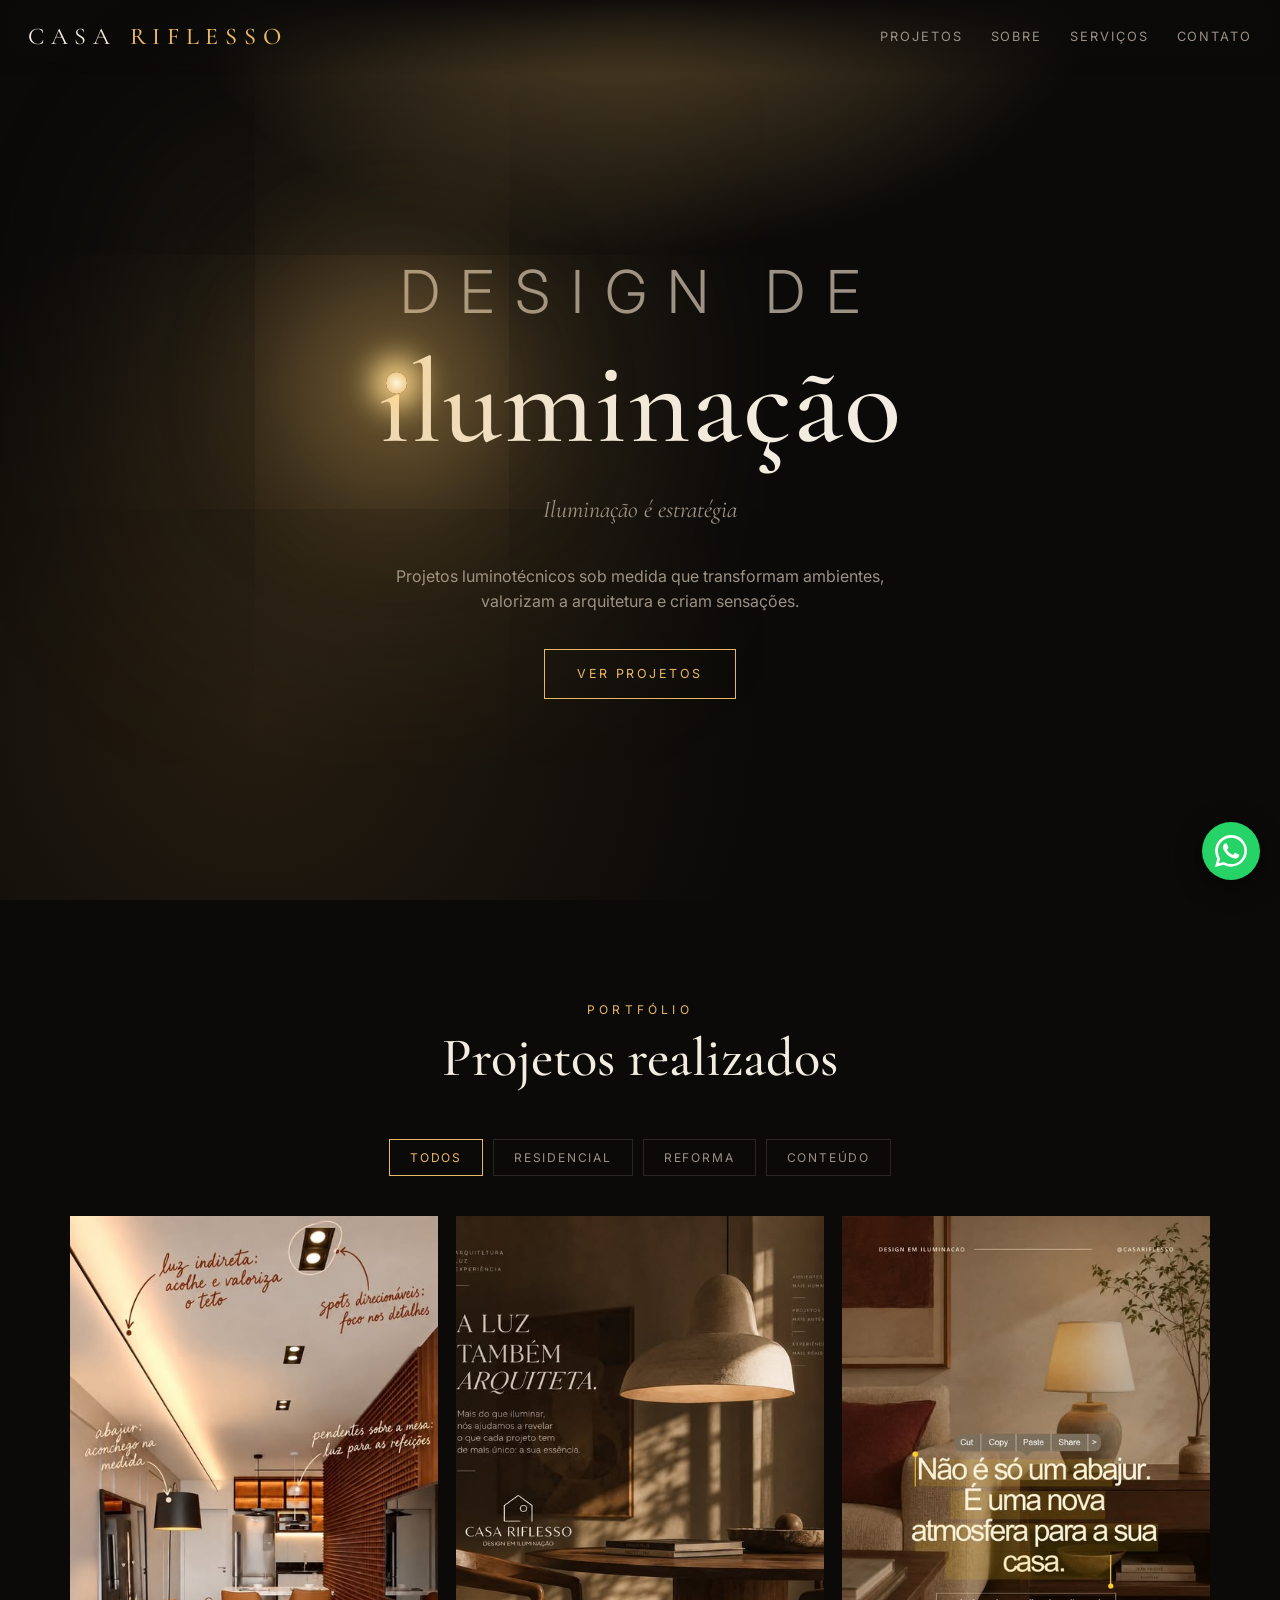
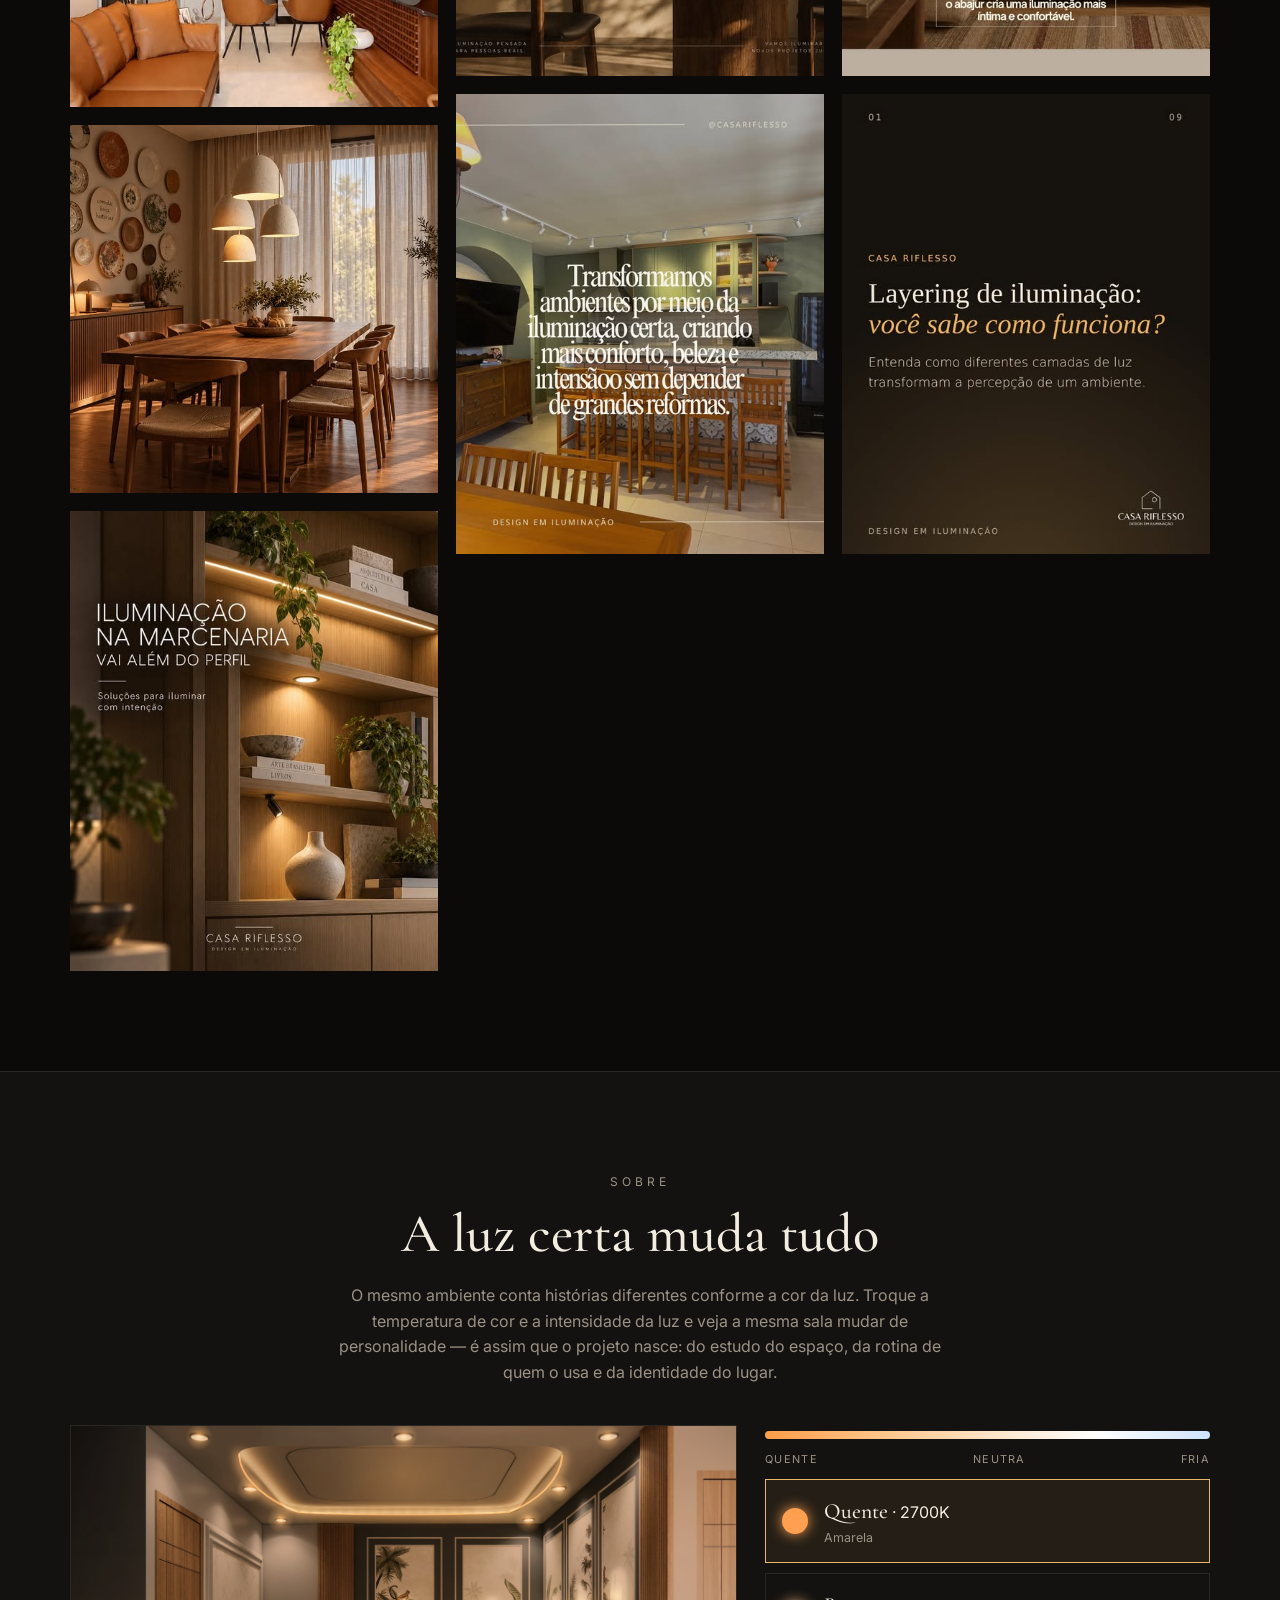
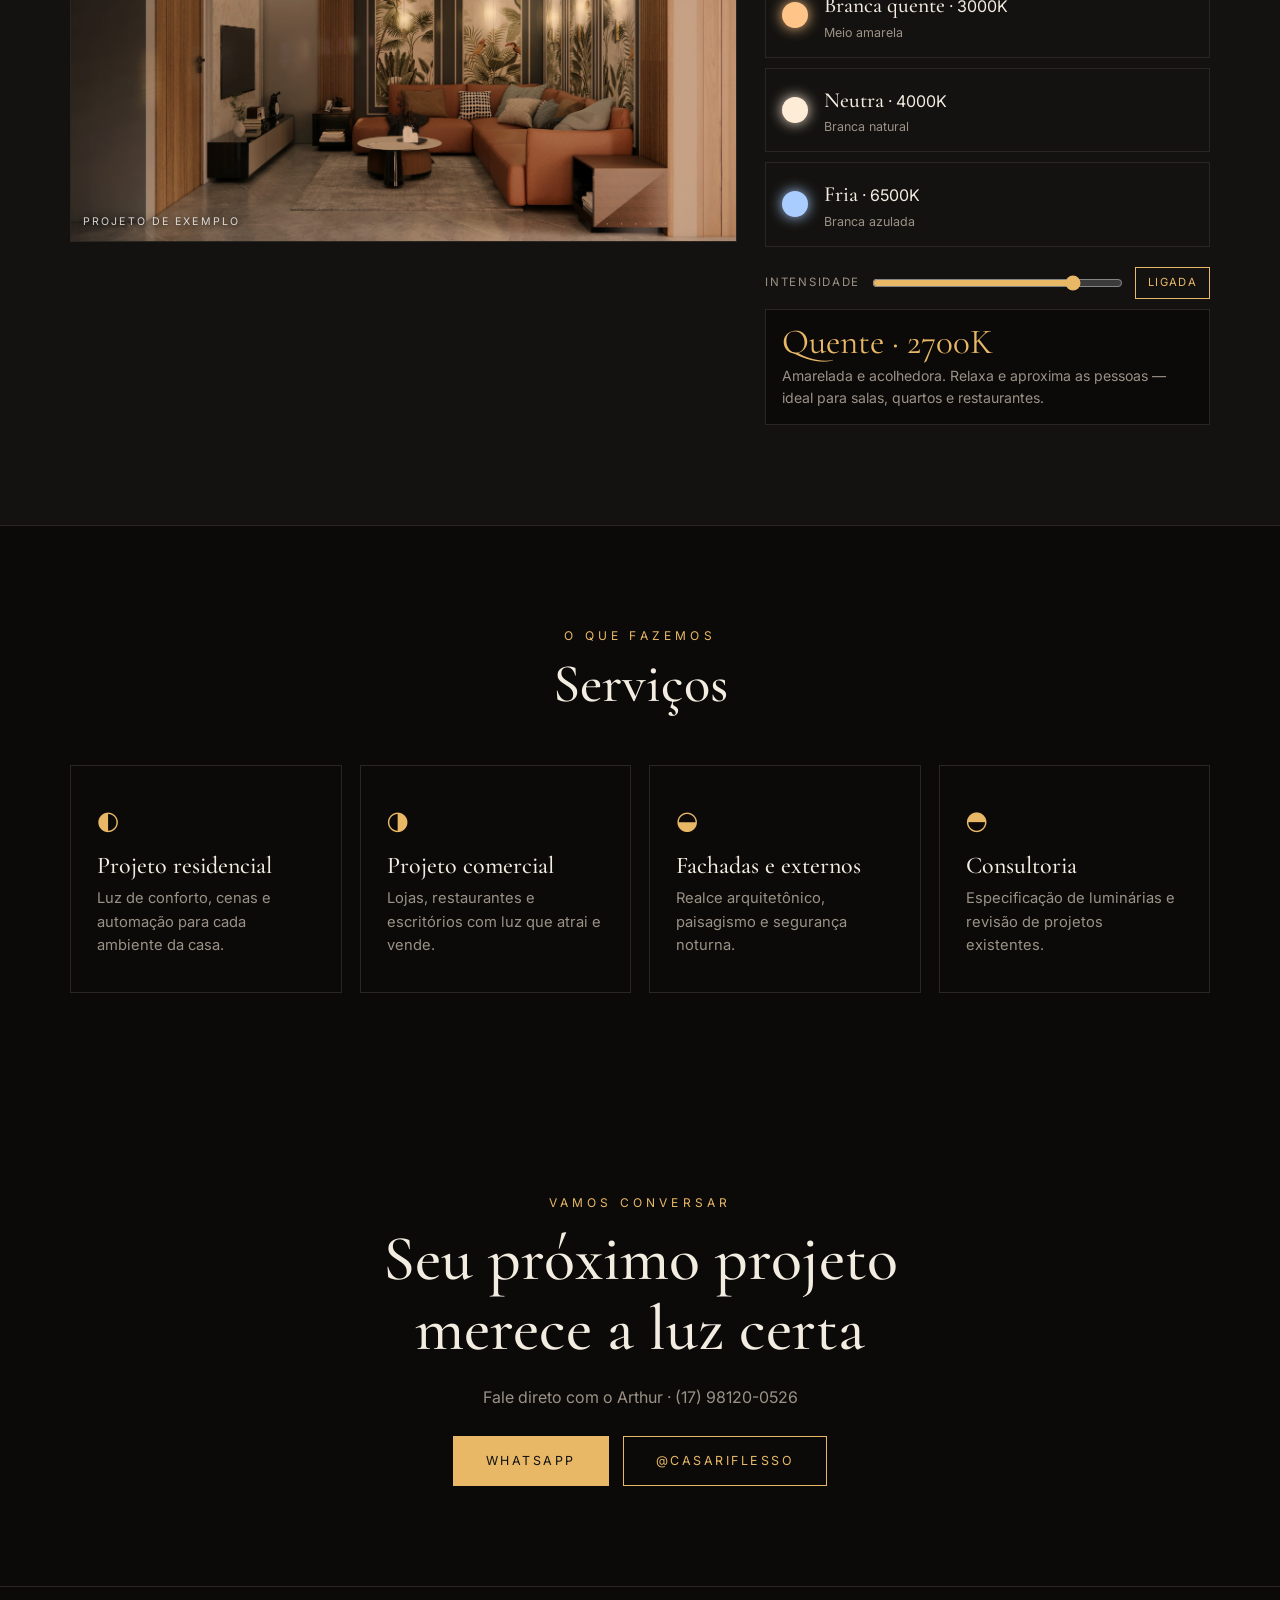
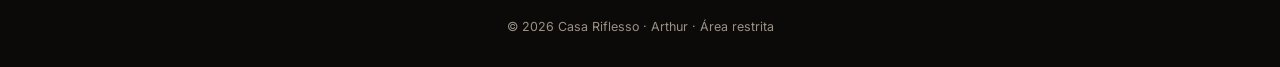
==== index.html @ c75edda1 "Site modelo Casa Riflesso: portfólio, simulador de luz e painel admin Co-Authored-By: Claude Sonnet " ====
<!doctype html>
<html lang="pt-BR">
<head>
<meta charset="utf-8">
<meta name="viewport" content="width=device-width,initial-scale=1">
<title>Casa Riflesso | Design de Iluminação</title>
<meta name="description" content="Iluminação é estratégia. Projetos luminotécnicos para casa e comércio.">
<link rel="preconnect" href="https://fonts.googleapis.com">
<link href="https://fonts.googleapis.com/css2?family=Cormorant+Garamond:ital,wght@0,400;0,500;1,400&family=Inter:wght@300;400&display=swap" rel="stylesheet">
<link rel="stylesheet" href="style.css">
</head>
<body>
<nav>
  <a href="#" class="logo">Casa <b>Riflesso</b></a>
  <ul><li><a href="#projetos">Projetos</a></li><li><a href="#sobre">Sobre</a></li><li><a href="#servicos">Serviços</a></li><li><a href="#contato">Contato</a></li></ul>
</nav>

<header class="hero">
  <div>
    <h1 aria-label="Design de iluminação"><span class="l1" aria-hidden="true">Design de</span><span aria-hidden="true"><span class="dot-i">ı</span>luminação</span></h1>
    <p class="hero-tag">Iluminação é estratégia</p>
    <p>Projetos luminotécnicos sob medida que transformam ambientes, valorizam a arquitetura e criam sensações.</p>
    <a href="#projetos" class="btn">Ver projetos</a>
  </div>
</header>

<section id="projetos">
  <div class="wrap">
    <div class="sec-title reveal"><p class="eyebrow">Portfólio</p><h2>Projetos realizados</h2></div>
    <div class="filters" id="filters"></div>
    <div class="grid" id="grid"></div>
  </div>
</section>

<section class="about" id="sobre">
  <div class="wrap">
    <div class="intro reveal">
      <p class="eyebrow">Sobre</p>
      <h2>A luz certa muda tudo</h2>
      <p>O mesmo ambiente conta histórias diferentes conforme a cor da luz. Troque a temperatura de cor e a intensidade da luz e veja a mesma sala mudar de personalidade — é assim que o projeto nasce: do estudo do espaço, da rotina de quem o usa e da identidade do lugar.</p>
    </div>
    <div class="lab reveal">
      <div class="stage" id="stage"><img src="assets/sala.jpg" alt="Sala de estar com iluminação ajustável"><div class="tint"></div><div class="lights" id="lights"></div><span class="tag">Projeto de exemplo</span></div>
      <div class="ctrl" id="ctrl">
        <div class="kbar"></div><div class="kscale"><span>Quente</span><span>Neutra</span><span>Fria</span></div>
        <div id="temps"></div>
        <div class="dim"><span>Intensidade</span><input type="range" id="dim" min="15" max="100" value="85" aria-label="Intensidade da luz"><button class="pw on" id="pw">Ligada</button></div>
        <div class="info"><div class="k" id="ik"></div><p id="id"></p></div>
      </div>
    </div>
  </div>
</section>
<section id="servicos">
  <div class="wrap">
    <div class="sec-title reveal"><p class="eyebrow">O que fazemos</p><h2>Serviços</h2></div>
    <div class="services">
      <div class="svc reveal"><i>◐</i><h3>Projeto residencial</h3><p>Luz de conforto, cenas e automação para cada ambiente da casa.</p></div>
      <div class="svc reveal"><i>◑</i><h3>Projeto comercial</h3><p>Lojas, restaurantes e escritórios com luz que atrai e vende.</p></div>
      <div class="svc reveal"><i>◒</i><h3>Fachadas e externos</h3><p>Realce arquitetônico, paisagismo e segurança noturna.</p></div>
      <div class="svc reveal"><i>◓</i><h3>Consultoria</h3><p>Especificação de luminárias e revisão de projetos existentes.</p></div>
    </div>
  </div>
</section>

<section class="contact" id="contato">
  <div class="wrap reveal">
    <p class="eyebrow">Vamos conversar</p>
    <h2>Seu próximo projeto<br>merece a luz certa</h2>
    <p style="color:var(--mute);margin:-8px 0 26px">Fale direto com o Arthur · (17) 98120-0526</p><div class="btns">
      <a class="btn solid" href="https://wa.me/5517981200526?text=Ol%C3%A1%20Arthur%2C%20vi%20seu%20site%20e%20gostaria%20de%20um%20or%C3%A7amento%20de%20ilumina%C3%A7%C3%A3o." target="_blank" rel="noopener">WhatsApp</a>
      <a class="btn" href="https://www.instagram.com/casariflesso/" target="_blank" rel="noopener">@casariflesso</a>
    </div>
  </div>
</section>

<footer>© <span id="y"></span> Casa Riflesso · Arthur · <a href="admin.html">Área restrita</a></footer>
<a class="wpp" href="https://wa.me/5517981200526?text=Ol%C3%A1%20Arthur%2C%20vim%20pelo%20site%20e%20gostaria%20de%20conversar%20sobre%20um%20projeto." target="_blank" rel="noopener" aria-label="Chamar no WhatsApp"><svg viewBox="0 0 24 24" width="32" height="32" fill="#fff" aria-hidden="true"><path d="M17.47 14.38c-.3-.15-1.76-.87-2.03-.97-.27-.1-.47-.15-.67.15-.2.3-.77.97-.94 1.16-.17.2-.35.22-.64.08-.3-.15-1.26-.47-2.4-1.49-.9-.8-1.5-1.77-1.66-2.07-.17-.3-.02-.46.13-.6.14-.14.3-.35.45-.52.15-.18.2-.3.3-.5.1-.2.05-.38-.02-.53-.08-.15-.67-1.62-.92-2.2-.24-.58-.49-.5-.67-.51h-.57c-.2 0-.52.08-.8.38-.27.3-1.04 1.02-1.04 2.48s1.07 2.87 1.22 3.07c.15.2 2.1 3.2 5.1 4.48.71.31 1.27.5 1.7.63.72.23 1.37.2 1.88.12.57-.09 1.77-.72 2.02-1.42.25-.7.25-1.3.17-1.42-.07-.13-.27-.2-.57-.35M12.05 21.8h-.01a9.9 9.9 0 0 1-5.03-1.38l-.36-.21-3.75.98 1-3.65-.24-.37a9.86 9.86 0 0 1-1.5-5.26c0-5.45 4.45-9.88 9.94-9.88 2.65 0 5.14 1.03 7.02 2.9a9.82 9.82 0 0 1 2.9 6.99c0 5.44-4.46 9.88-9.97 9.88M20.5 3.45A11.8 11.8 0 0 0 12.05 0C5.46 0 .1 5.33.1 11.9c0 2.1.55 4.14 1.6 5.94L0 24l6.34-1.65a11.9 11.9 0 0 0 5.7 1.45h.01c6.58 0 11.94-5.34 11.95-11.9 0-3.18-1.24-6.17-3.5-8.41"/></svg></a>

<div class="lb" id="lb"><button class="x" onclick="closeLb()" aria-label="Fechar">×</button>
  <div class="box"><div class="main" id="lbMain"></div><div class="thumbs" id="lbThumbs"></div><h3 id="lbT"></h3><p id="lbD"></p></div></div>

<script src="data.js"></script>
<script src="luz.js"></script>
<script>
const projects = loadProjects();
const grid = document.getElementById('grid'), filters = document.getElementById('filters');
document.getElementById('y').textContent = new Date().getFullYear();
let cur = 'Todos';
function render() {
  const cats = ['Todos', ...new Set(projects.map(p => p.cat))];
  filters.innerHTML = cats.map(c => `<button class="${c===cur?'on':''}" data-c="${esc(c)}">${esc(c)}</button>`).join('');
  grid.innerHTML = projects.map((p,i) => ({p,i})).filter(({p}) => cur==='Todos'||p.cat===cur).map(({p,i}) =>
    `<div class="card" data-i="${i}"><div class="img" style="--r:${esc(p.r||'4/5')};background-image:url('${esc(p.imgs[0])}')"></div><div class="cap"><small>${esc(p.cat)}</small><h3>${esc(p.title)}</h3></div></div>`).join('')
    || '<p style="text-align:center;color:var(--mute)">Nenhum projeto ainda.</p>';
}
filters.onclick = e => { if (e.target.dataset.c) { cur = e.target.dataset.c; render(); } };
grid.onclick = e => { const c = e.target.closest('.card'); if (c) openLb(+c.dataset.i); };
function openLb(i) {
  const p = projects[i];
  const show = k => { lbMain.style.backgroundImage = `url('${p.imgs[k]}')`; [...lbThumbs.children].forEach((t,j)=>t.classList.toggle('on',j===k)); };
  lbThumbs.innerHTML = p.imgs.map((u,k)=>`<div style="background-image:url('${esc(u)}')"></div>`).join('');
  [...lbThumbs.children].forEach((t,k)=>t.onclick=()=>show(k));
  lbT.textContent = p.title; lbD.textContent = p.desc; show(0); lb.classList.add('open');
}
function closeLb(){ lb.classList.remove('open'); }
lb.onclick = e => { if (e.target===lb) closeLb(); };
addEventListener('keydown', e => e.key==='Escape' && closeLb());
render();
const io = new IntersectionObserver(es => es.forEach(e => e.isIntersecting && e.target.classList.add('in')), {threshold:.15});
document.querySelectorAll('.reveal').forEach(el => io.observe(el));
</script>
</body>
</html>
---- style.css ----
:root{--bg:#0b0a09;--bg2:#141210;--ink:#f3ece0;--mute:#9b9185;--gold:#e9b866;--gold2:#c98f3a;--line:#2a2621}
*{box-sizing:border-box;margin:0;padding:0}
html{scroll-behavior:smooth}
body{background:var(--bg);color:var(--ink);font-family:'Inter',system-ui,sans-serif;line-height:1.6;overflow-x:hidden}
h1,h2,h3{font-family:'Cormorant Garamond',Georgia,serif;font-weight:500;line-height:1.1}
a{color:inherit;text-decoration:none}
.wrap{max-width:1180px;margin:0 auto;padding:0 20px}
nav{position:fixed;top:0;left:0;right:0;z-index:50;display:flex;justify-content:space-between;align-items:center;padding:18px 28px;background:linear-gradient(#0b0a09ee,#0b0a0900);backdrop-filter:blur(6px)}
.logo{font-family:'Cormorant Garamond',serif;font-size:1.5rem;letter-spacing:.28em;text-transform:uppercase}
.logo b{color:var(--gold);font-weight:500}
nav ul{display:flex;gap:28px;list-style:none;font-size:.8rem;letter-spacing:.15em;text-transform:uppercase;color:var(--mute)}
nav ul a:hover{color:var(--gold)}
@media(max-width:640px){nav ul li:not(:last-child){display:none}.logo{font-size:1.1rem}}
.hero{min-height:100vh;display:grid;place-items:center;text-align:center;position:relative;padding:120px 20px 80px;
background:radial-gradient(ellipse 50% 40% at 50% 0%,#e9b86655,transparent 70%),radial-gradient(circle at 20% 80%,#c98f3a22,transparent 40%),var(--bg)}
@keyframes pulse{50%{box-shadow:0 0 70px 30px #e9b866aa}}
.eyebrow{font-size:.75rem;letter-spacing:.35em;text-transform:uppercase;color:var(--gold)}
.hero h1{font-size:clamp(2.8rem,8vw,6.2rem);margin:18px 0 22px}
.hero h1 em{color:var(--gold);font-style:italic}
.hero p{max-width:520px;margin:0 auto 34px;color:var(--mute)}
.btn{display:inline-block;padding:14px 32px;border:1px solid var(--gold);color:var(--gold);font-size:.78rem;letter-spacing:.2em;text-transform:uppercase;transition:.3s;cursor:pointer;background:none;font-family:inherit}
.btn:hover,.btn.solid{background:var(--gold);color:#111}
.btn.solid:hover{background:var(--gold2)}
section{padding:100px 0}
.sec-title{text-align:center;margin-bottom:50px}
.sec-title h2{font-size:clamp(2rem,5vw,3.4rem);margin-top:10px}
.filters{display:flex;gap:10px;justify-content:center;flex-wrap:wrap;margin-bottom:40px}
.filters button{background:none;border:1px solid var(--line);color:var(--mute);padding:8px 20px;font:inherit;font-size:.75rem;letter-spacing:.15em;text-transform:uppercase;cursor:pointer;transition:.3s}
.filters button.on,.filters button:hover{border-color:var(--gold);color:var(--gold)}
.grid{columns:3 300px;column-gap:18px}
.card{break-inside:avoid;margin-bottom:18px;position:relative;overflow:hidden;cursor:pointer;background:var(--bg2)}
.card .img{width:100%;display:block;aspect-ratio:var(--r,4/5);background-size:cover;background-position:center;transition:transform .8s}
.card:hover .img{transform:scale(1.07)}
.card .cap{position:absolute;inset:auto 0 0 0;padding:60px 22px 20px;background:linear-gradient(transparent,#000d);transform:translateY(30%);opacity:0;transition:.4s}
.card:hover .cap{transform:none;opacity:1}
.cap small{color:var(--gold);letter-spacing:.2em;text-transform:uppercase;font-size:.68rem}
.cap h3{font-size:1.6rem}
.about{background:var(--bg2);border-block:1px solid var(--line)}
.about h2{font-size:clamp(2rem,4vw,3rem);margin:12px 0 20px}
.about p{color:var(--mute);margin-bottom:14px}
.services{display:grid;grid-template-columns:repeat(auto-fit,minmax(240px,1fr));gap:18px}
.svc{border:1px solid var(--line);padding:34px 26px;transition:.3s}
.svc:hover{border-color:var(--gold);transform:translateY(-4px)}
.svc i{font-style:normal;font-size:1.6rem;color:var(--gold)}
.svc h3{font-size:1.5rem;margin:12px 0 8px}
.svc p{color:var(--mute);font-size:.92rem}
.contact{text-align:center}
.contact h2{font-size:clamp(2.2rem,6vw,4rem);margin:12px 0 28px}
.contact .btns{display:flex;gap:14px;justify-content:center;flex-wrap:wrap}
footer{text-align:center;padding:30px;color:var(--mute);font-size:.78rem;border-top:1px solid var(--line)}
footer a:hover{color:var(--gold)}
/* lightbox */
.lb{position:fixed;inset:0;background:#000e;z-index:100;display:none;place-items:center;padding:20px;overflow:auto}
.lb.open{display:grid}
.lb .box{max-width:900px;width:100%}
.lb .main{width:100%;aspect-ratio:16/10;background-size:contain;background-repeat:no-repeat;background-position:center;background-color:#111}
.lb .thumbs{display:flex;gap:8px;margin:10px 0;overflow-x:auto}
.lb .thumbs div{width:80px;height:56px;flex:none;background-size:cover;cursor:pointer;opacity:.5;border:1px solid transparent}
.lb .thumbs div.on{opacity:1;border-color:var(--gold)}
.lb h3{font-size:2rem;margin-top:8px}.lb p{color:var(--mute)}
.lb .x{position:fixed;top:16px;right:24px;font-size:2.2rem;cursor:pointer;color:var(--ink);background:none;border:0}
.reveal{opacity:0;transform:translateY(26px);transition:1s}.reveal.in{opacity:1;transform:none}
.wpp{position:fixed;right:20px;bottom:20px;z-index:60;width:58px;height:58px;border-radius:50%;background:#25d366;display:grid;place-items:center;box-shadow:0 6px 24px #0008;animation:wp 2.5s infinite}.wpp:hover{transform:scale(1.08)}@keyframes wp{0%{box-shadow:0 0 0 0 #25d36688}70%{box-shadow:0 0 0 18px #25d36600}100%{box-shadow:0 0 0 0 #25d36600}}
/* hero: bolinha de luz = pingo do "i" */
.hero h1{font-size:clamp(3rem,10vw,7.4rem);margin:18px 0 22px;letter-spacing:.01em}
.hero h1 .l1{display:block;font-size:.5em;letter-spacing:.35em;text-transform:uppercase;color:var(--mute);font-family:'Inter',sans-serif;font-weight:300;margin-bottom:.25em}
.hero h1 .l1 + span{display:inline}
.dot-i{position:relative;display:inline-block}
.dot-i::after{content:"";position:absolute;left:58%;top:.28em;width:.18em;height:.18em;margin-left:-.09em;border-radius:50%;background:radial-gradient(circle,#fff6dc,var(--gold));box-shadow:0 0 .25em .12em #ffd98a,0 0 1.2em .5em #e9b86688,0 0 4em 1.4em #e9b86644;animation:pulse 4s ease-in-out infinite}
.dot-i::before{content:"";position:absolute;left:58%;top:.36em;width:7em;height:6em;margin-left:-3.5em;background:radial-gradient(ellipse 50% 100% at 50% 0,#e9b86633,transparent 70%);clip-path:polygon(46% 0,54% 0,100% 100%,0 100%);pointer-events:none;z-index:-1}
@keyframes pulse{50%{filter:brightness(1.35)}}
.hero-tag{font-family:'Cormorant Garamond',serif;font-style:italic;font-size:1.5rem;color:var(--gold);margin-bottom:12px}

/* sala 3D */
.about{background:var(--bg2);border-block:1px solid var(--line)}
.about .intro{max-width:620px;margin:0 auto 40px;text-align:center}
.about h2{font-size:clamp(2rem,5vw,3.4rem);margin:12px 0 18px}
.about .intro p{color:var(--mute)}
.lab{display:grid;grid-template-columns:1.5fr 1fr;gap:28px;align-items:stretch}
@media(max-width:860px){.lab{grid-template-columns:1fr}}
.stage{position:relative;overflow:hidden;border:1px solid var(--line);background:#050403;aspect-ratio:1400/875;align-self:start;--lc:255,170,95;--li:.85}
.stage img{position:absolute;inset:0;width:100%;height:100%;object-fit:cover;display:block;filter:brightness(calc(.26 + var(--li)*.8)) saturate(calc(.7 + var(--li)*.35));transition:filter .6s}
.tint{position:absolute;inset:0;background:rgb(var(--lc));mix-blend-mode:multiply;opacity:.55;transition:background .6s}
.lights{position:absolute;inset:0;mix-blend-mode:screen;pointer-events:none}
.lt{position:absolute;transform:translate(-50%,-50%);border-radius:50%;background:radial-gradient(circle,rgba(var(--lc),calc(var(--li)*.95)) 0,rgba(var(--lc),calc(var(--li)*.32)) 38%,transparent 70%);transition:background .6s}
.lights svg{position:absolute;inset:0;width:100%;height:100%}
.cv1,.cv2{fill:none;stroke-linecap:round;stroke-linejoin:round;transition:stroke .6s}
.cv1{stroke:rgba(var(--lc),calc(var(--li)*.85));stroke-width:18;filter:url(#b1)}
.cv2{stroke:rgba(var(--lc),var(--li));stroke-width:4;filter:url(#b2)}
.stage .tag{position:absolute;left:12px;bottom:10px;font-size:.66rem;letter-spacing:.2em;text-transform:uppercase;color:#fffc;text-shadow:0 1px 6px #000;pointer-events:none}.ctrl{display:flex;flex-direction:column;gap:10px}
.temp{display:block;text-align:left;width:100%;background:none;border:1px solid var(--line);color:var(--ink);padding:14px 16px;font:inherit;cursor:pointer;transition:.3s;position:relative;padding-left:58px}
.temp::before{content:"";position:absolute;left:16px;top:50%;width:26px;height:26px;margin-top:-13px;border-radius:50%;background:var(--sw);box-shadow:0 0 14px var(--sw)}
.temp b{font-family:'Cormorant Garamond',serif;font-size:1.35rem;font-weight:500}
.temp small{display:block;color:var(--mute);font-size:.78rem}
.temp.on,.temp:hover{border-color:var(--gold);background:#e9b86612}
.kbar{height:8px;border-radius:4px;background:linear-gradient(90deg,#ff9d4a,#ffc487,#ffe3c6,#fff,#cfe2ff);margin:6px 0 2px}
.kscale{display:flex;justify-content:space-between;font-size:.68rem;letter-spacing:.12em;color:var(--mute);text-transform:uppercase}
.info{border:1px solid var(--line);padding:14px 16px;background:var(--bg)}
.info .k{font-family:'Cormorant Garamond',serif;font-size:2.2rem;color:var(--gold);line-height:1}
.info p{color:var(--mute);font-size:.88rem;margin:6px 0 0}
.dim{display:flex;align-items:center;gap:12px;font-size:.72rem;letter-spacing:.15em;text-transform:uppercase;color:var(--mute)}
.dim input{flex:1;accent-color:var(--gold);padding:0;border:0}
.pw{background:none;border:1px solid var(--line);color:var(--mute);padding:6px 12px;cursor:pointer;font:inherit;font-size:.7rem;letter-spacing:.12em;text-transform:uppercase}
.pw.on{border-color:var(--gold);color:var(--gold)}
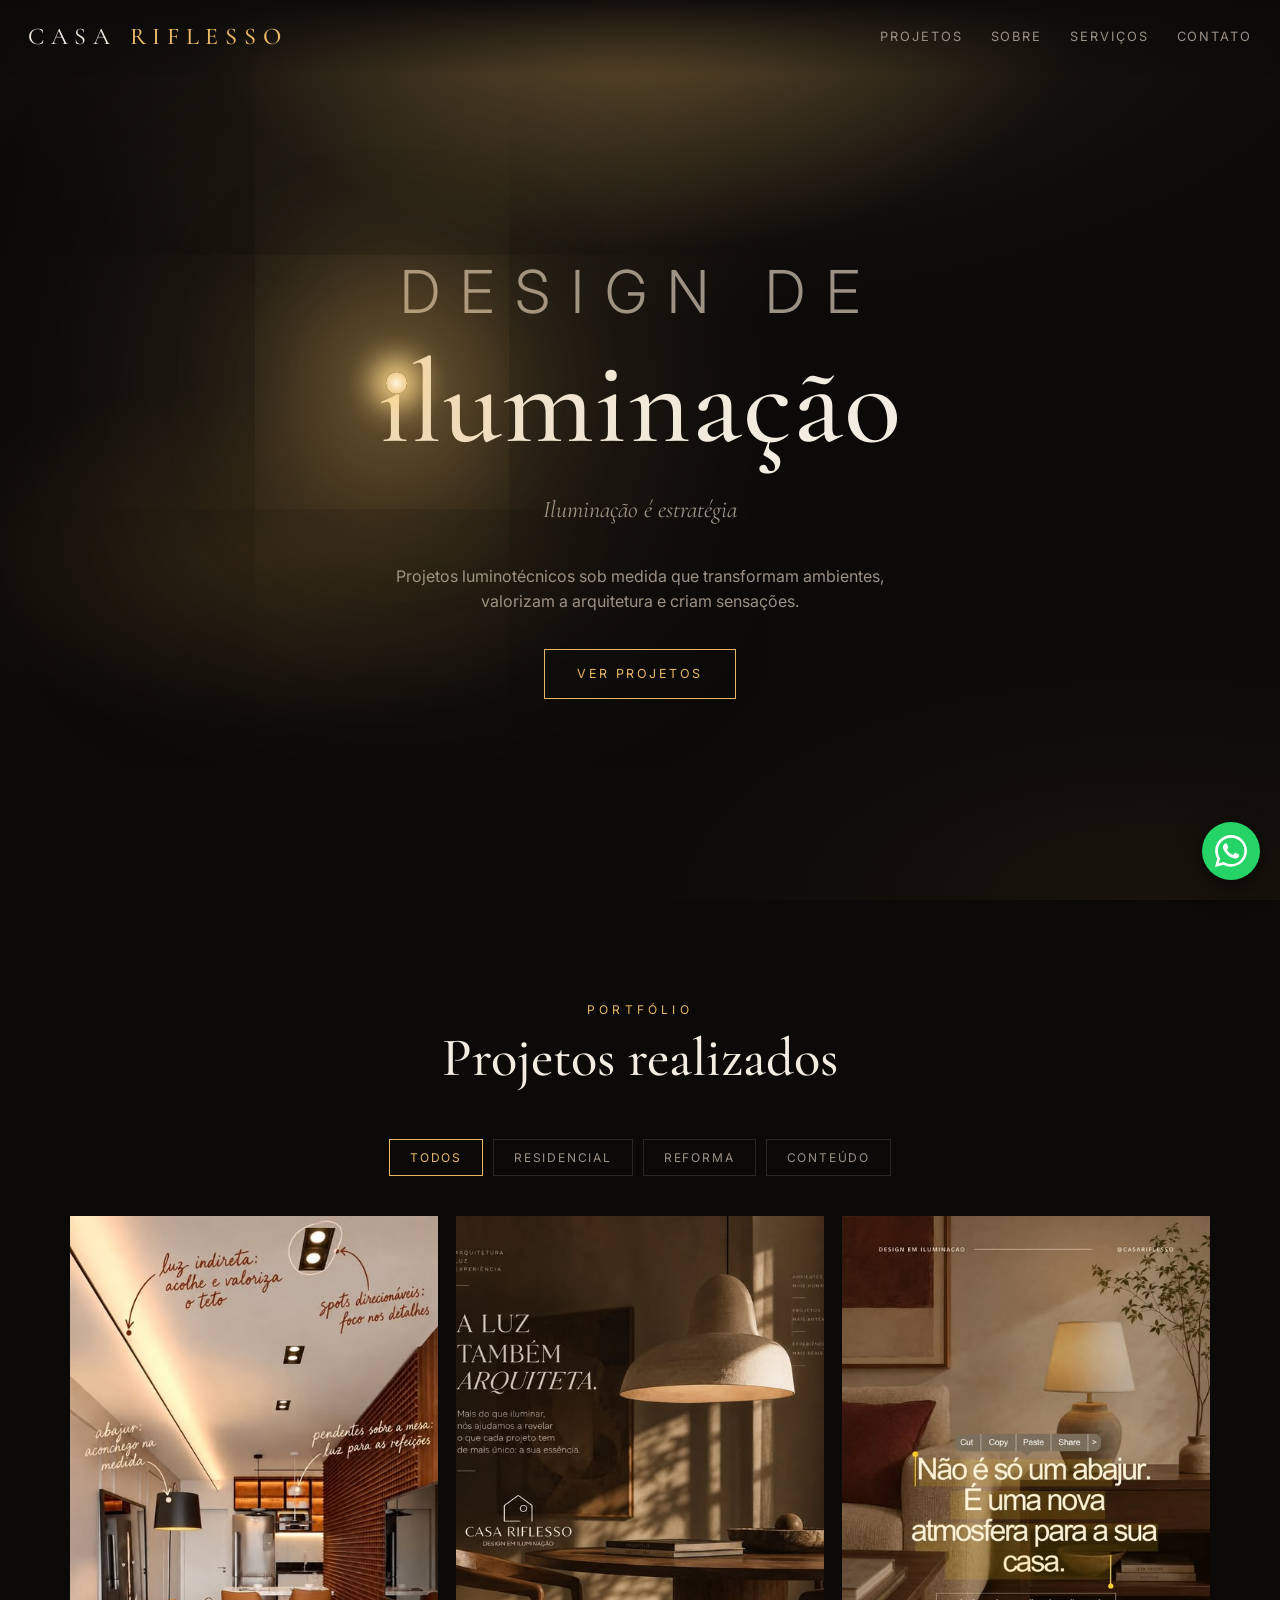
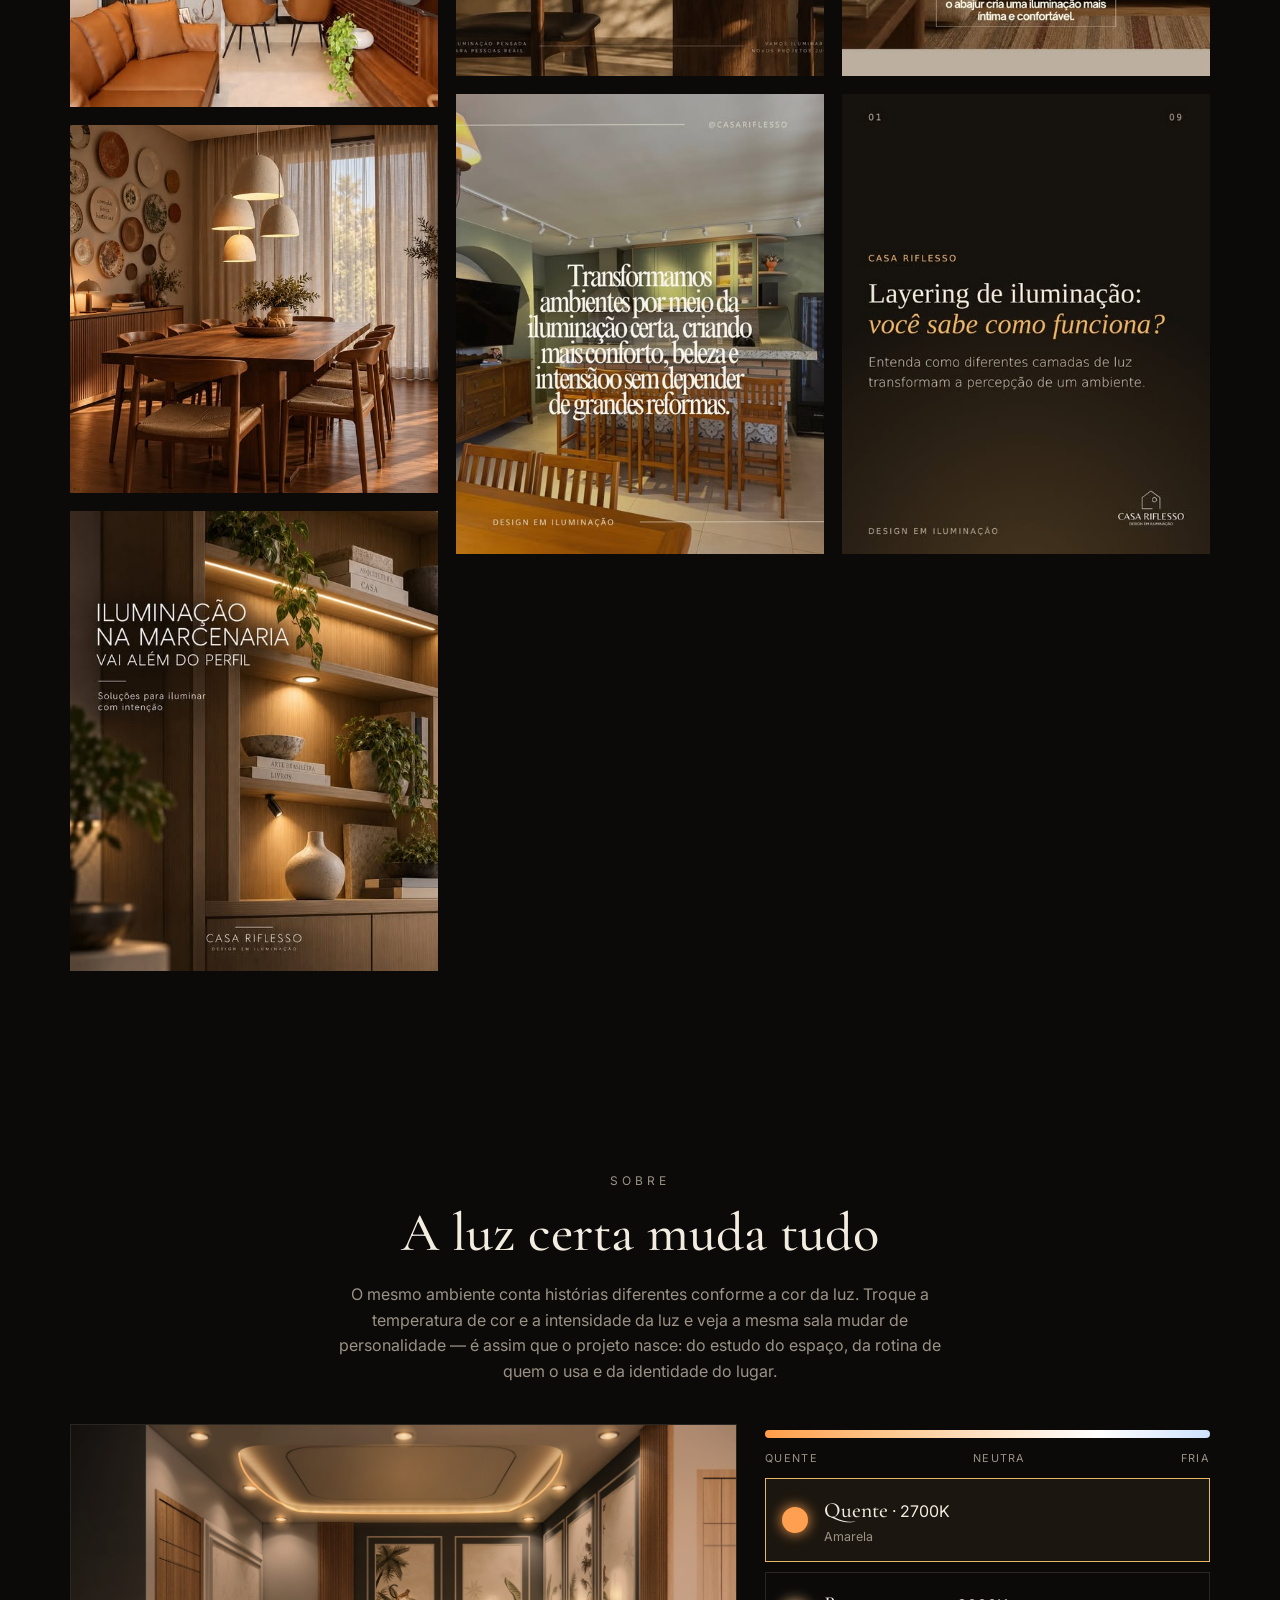
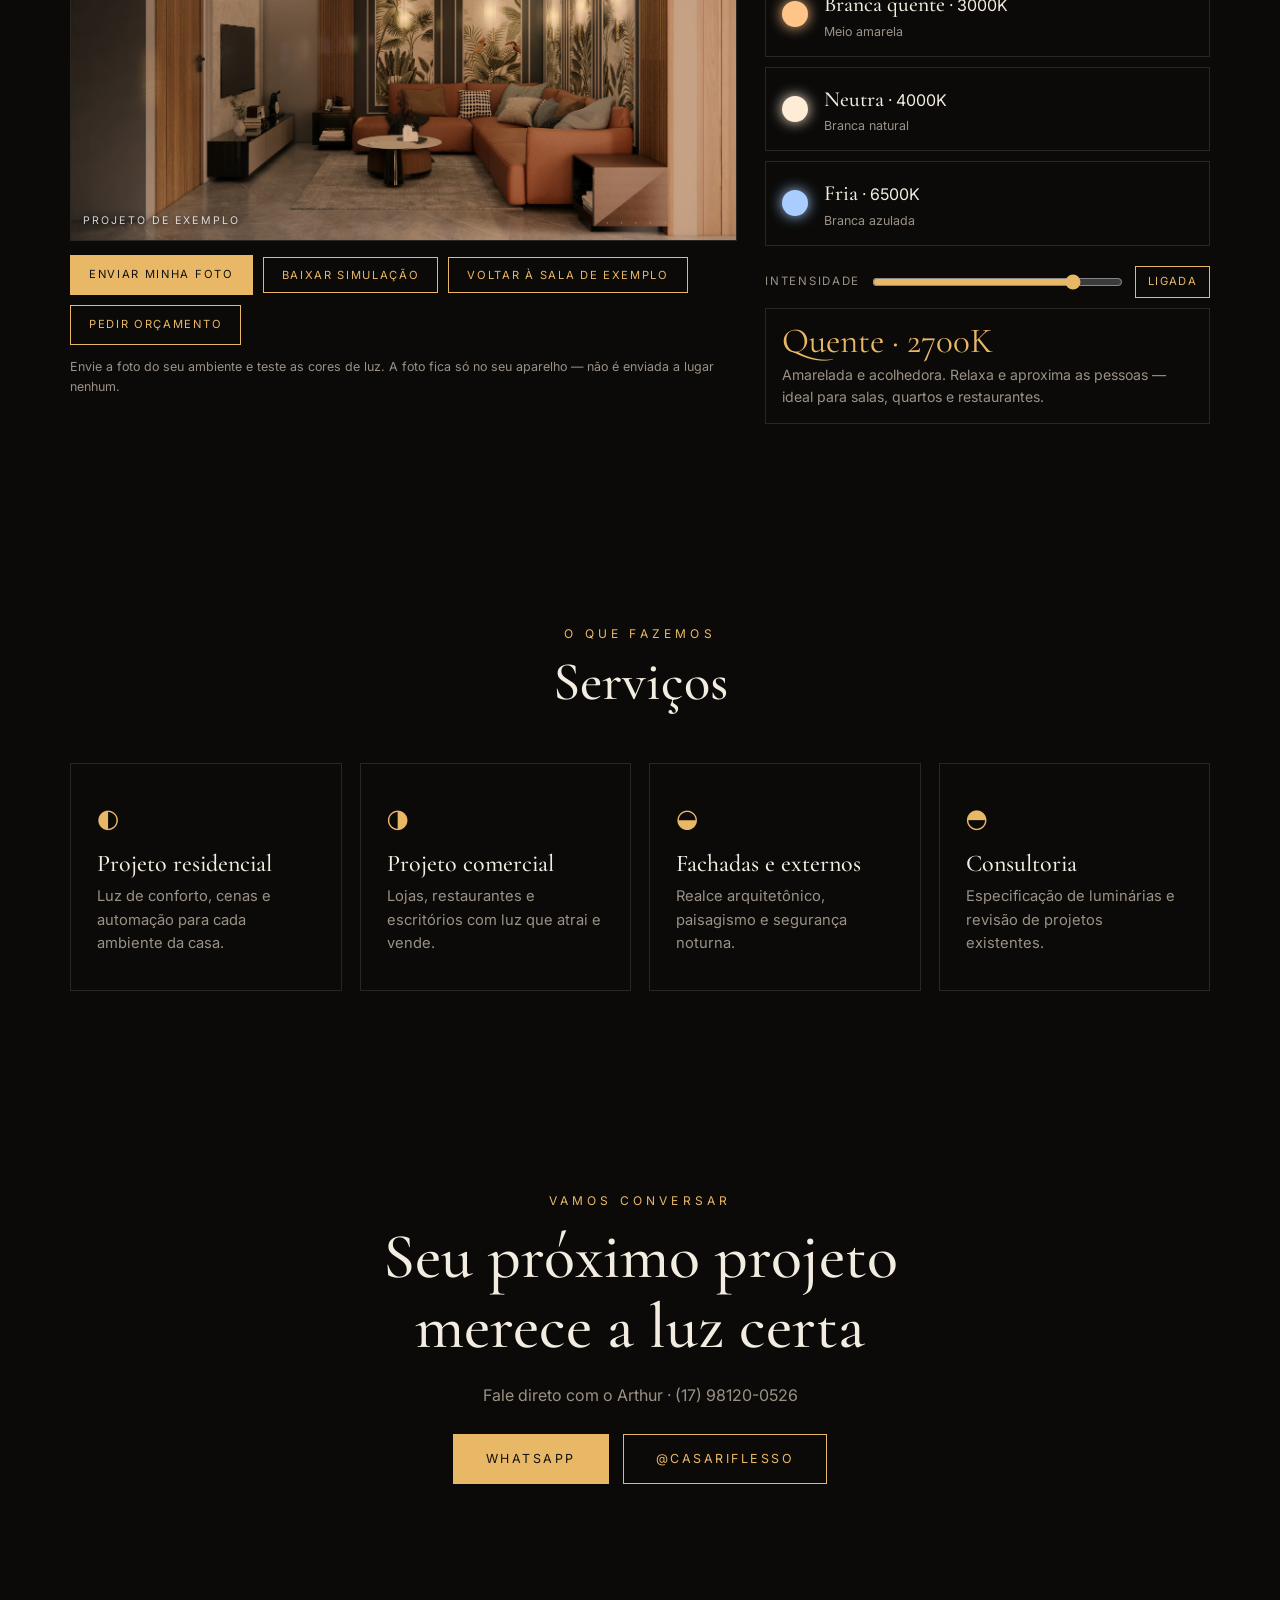
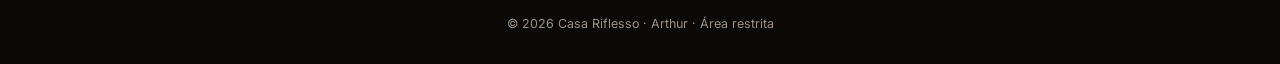
==== commit e1eb5150: "v2: visitante envia a foto do ambiente e simula as cores de luz Co-Authored-By: Claude Sonnet 5.5 <n" ====
--- a/index.html
+++ b/index.html
@@ -40,7 +40,14 @@
       <p>O mesmo ambiente conta histórias diferentes conforme a cor da luz. Troque a temperatura de cor e a intensidade da luz e veja a mesma sala mudar de personalidade — é assim que o projeto nasce: do estudo do espaço, da rotina de quem o usa e da identidade do lugar.</p>
     </div>
     <div class="lab reveal">
-      <div class="stage" id="stage"><img src="assets/sala.jpg" alt="Sala de estar com iluminação ajustável"><div class="tint"></div><div class="lights" id="lights"></div><span class="tag">Projeto de exemplo</span></div>
+      <div class="left"><div class="stage" id="stage"><img id="photo" src="assets/sala.jpg" alt="Sala de estar com iluminação ajustável"><div class="tint"></div><div class="tint2"></div><div class="lights" id="lights"></div><span class="tag" id="tag">Projeto de exemplo</span></div>
+        <div class="upl">
+          <label class="btn sm solid" for="file">Enviar minha foto</label><input type="file" id="file" accept="image/*" hidden>
+          <button class="btn sm" id="dl" hidden>Baixar simulação</button>
+          <button class="btn sm" id="reset" hidden>Voltar à sala de exemplo</button>
+          <a class="btn sm" id="wa" href="#" target="_blank" rel="noopener">Pedir orçamento</a>
+          <p class="upnote" id="upnote">Envie a foto do seu ambiente e teste as cores de luz. A foto fica só no seu aparelho — não é enviada a lugar nenhum.</p>
+        </div></div>
       <div class="ctrl" id="ctrl">
         <div class="kbar"></div><div class="kscale"><span>Quente</span><span>Neutra</span><span>Fria</span></div>
         <div id="temps"></div>
--- a/style.css
+++ b/style.css
@@ -1,7 +1,7 @@
 :root{--bg:#0b0a09;--bg2:#141210;--ink:#f3ece0;--mute:#9b9185;--gold:#e9b866;--gold2:#c98f3a;--line:#2a2621}
 *{box-sizing:border-box;margin:0;padding:0}
 html{scroll-behavior:smooth}
-body{background:var(--bg);color:var(--ink);font-family:'Inter',system-ui,sans-serif;line-height:1.6;overflow-x:hidden}
+body{background-color:var(--bg);background-image:radial-gradient(ellipse 90% 55% at 50% 0%,#e9b8661a,transparent 65%),radial-gradient(ellipse 60% 40% at 90% 100%,#c98f3a12,transparent 70%);background-attachment:fixed;color:var(--ink);font-family:'Inter',system-ui,sans-serif;line-height:1.6;overflow-x:hidden}
 h1,h2,h3{font-family:'Cormorant Garamond',Georgia,serif;font-weight:500;line-height:1.1}
 a{color:inherit;text-decoration:none}
 .wrap{max-width:1180px;margin:0 auto;padding:0 20px}
@@ -12,7 +12,7 @@
 nav ul a:hover{color:var(--gold)}
 @media(max-width:640px){nav ul li:not(:last-child){display:none}.logo{font-size:1.1rem}}
 .hero{min-height:100vh;display:grid;place-items:center;text-align:center;position:relative;padding:120px 20px 80px;
-background:radial-gradient(ellipse 50% 40% at 50% 0%,#e9b86655,transparent 70%),radial-gradient(circle at 20% 80%,#c98f3a22,transparent 40%),var(--bg)}
+background:radial-gradient(ellipse 50% 40% at 50% 0%,#e9b86655,transparent 70%),radial-gradient(ellipse 40% 28% at 20% 62%,#c98f3a22,transparent 70%)}
 @keyframes pulse{50%{box-shadow:0 0 70px 30px #e9b866aa}}
 .eyebrow{font-size:.75rem;letter-spacing:.35em;text-transform:uppercase;color:var(--gold)}
 .hero h1{font-size:clamp(2.8rem,8vw,6.2rem);margin:18px 0 22px}
@@ -35,7 +35,7 @@
 .card:hover .cap{transform:none;opacity:1}
 .cap small{color:var(--gold);letter-spacing:.2em;text-transform:uppercase;font-size:.68rem}
 .cap h3{font-size:1.6rem}
-.about{background:var(--bg2);border-block:1px solid var(--line)}
+.about{background:none}
 .about h2{font-size:clamp(2rem,4vw,3rem);margin:12px 0 20px}
 .about p{color:var(--mute);margin-bottom:14px}
 .services{display:grid;grid-template-columns:repeat(auto-fit,minmax(240px,1fr));gap:18px}
@@ -47,7 +47,7 @@
 .contact{text-align:center}
 .contact h2{font-size:clamp(2.2rem,6vw,4rem);margin:12px 0 28px}
 .contact .btns{display:flex;gap:14px;justify-content:center;flex-wrap:wrap}
-footer{text-align:center;padding:30px;color:var(--mute);font-size:.78rem;border-top:1px solid var(--line)}
+footer{text-align:center;padding:30px;color:var(--mute);font-size:.78rem}
 footer a:hover{color:var(--gold)}
 /* lightbox */
 .lb{position:fixed;inset:0;background:#000e;z-index:100;display:none;place-items:center;padding:20px;overflow:auto}
@@ -67,12 +67,11 @@
 .hero h1 .l1 + span{display:inline}
 .dot-i{position:relative;display:inline-block}
 .dot-i::after{content:"";position:absolute;left:58%;top:.28em;width:.18em;height:.18em;margin-left:-.09em;border-radius:50%;background:radial-gradient(circle,#fff6dc,var(--gold));box-shadow:0 0 .25em .12em #ffd98a,0 0 1.2em .5em #e9b86688,0 0 4em 1.4em #e9b86644;animation:pulse 4s ease-in-out infinite}
-.dot-i::before{content:"";position:absolute;left:58%;top:.36em;width:7em;height:6em;margin-left:-3.5em;background:radial-gradient(ellipse 50% 100% at 50% 0,#e9b86633,transparent 70%);clip-path:polygon(46% 0,54% 0,100% 100%,0 100%);pointer-events:none;z-index:-1}
 @keyframes pulse{50%{filter:brightness(1.35)}}
 .hero-tag{font-family:'Cormorant Garamond',serif;font-style:italic;font-size:1.5rem;color:var(--gold);margin-bottom:12px}
 
 /* sala 3D */
-.about{background:var(--bg2);border-block:1px solid var(--line)}
+.about{background:none}
 .about .intro{max-width:620px;margin:0 auto 40px;text-align:center}
 .about h2{font-size:clamp(2rem,5vw,3.4rem);margin:12px 0 18px}
 .about .intro p{color:var(--mute)}
@@ -101,4 +100,15 @@
 .dim{display:flex;align-items:center;gap:12px;font-size:.72rem;letter-spacing:.15em;text-transform:uppercase;color:var(--mute)}
 .dim input{flex:1;accent-color:var(--gold);padding:0;border:0}
 .pw{background:none;border:1px solid var(--line);color:var(--mute);padding:6px 12px;cursor:pointer;font:inherit;font-size:.7rem;letter-spacing:.12em;text-transform:uppercase}
-.pw.on{border-color:var(--gold);color:var(--gold)}+.pw.on{border-color:var(--gold);color:var(--gold)}
+/* upload da foto do visitante */
+.left{align-self:start;min-width:0}
+.btn.sm{padding:10px 18px;font-size:.7rem;letter-spacing:.15em}
+.upl{display:flex;flex-wrap:wrap;gap:10px;align-items:center;margin-top:14px}
+.upl .btn{margin:0}
+.upnote{flex-basis:100%;font-size:.78rem;color:var(--mute);margin:2px 0 0}
+.upnote.err{color:#e07a6e}
+.stage.user .lights{display:none}
+.stage.user .tint{opacity:.85}
+.tint2{position:absolute;inset:0;background:rgb(var(--lc));mix-blend-mode:color;opacity:0;transition:background .6s,opacity .6s;pointer-events:none}
+.stage.user .tint2{opacity:.4}
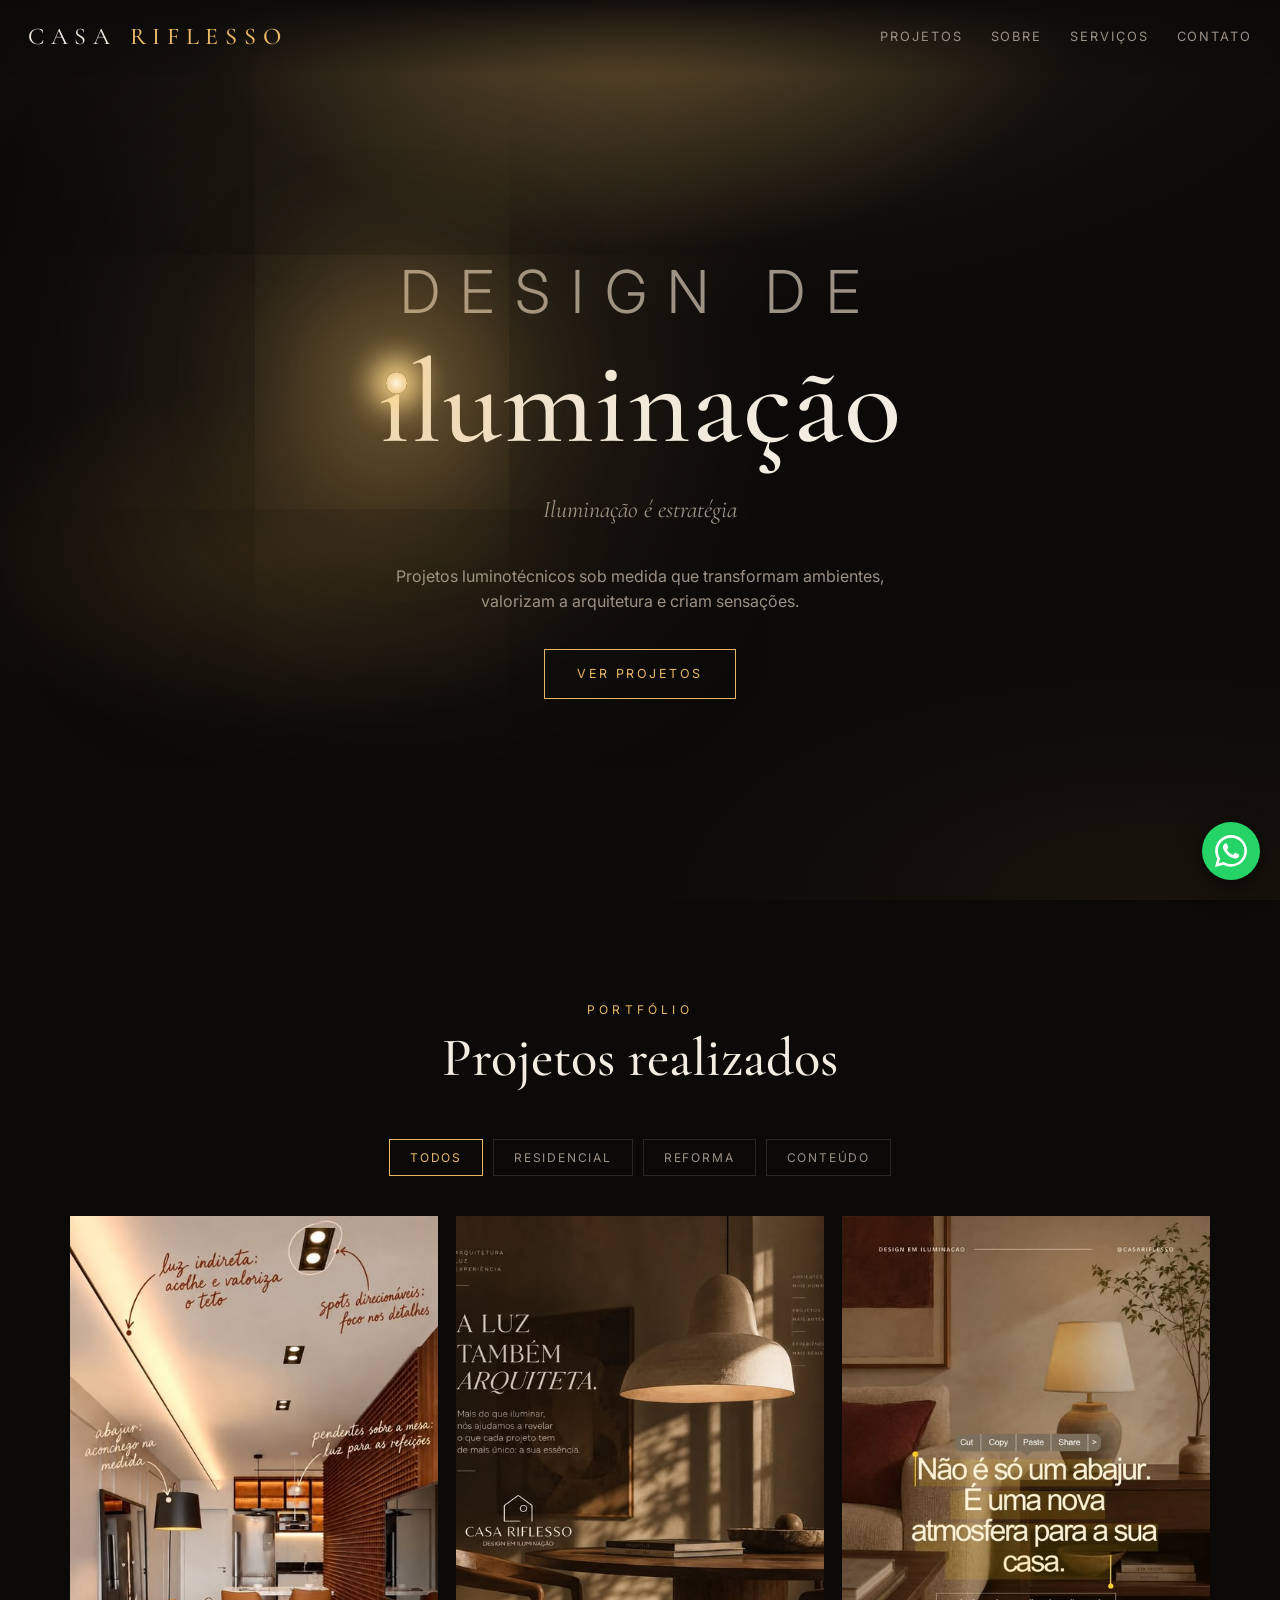
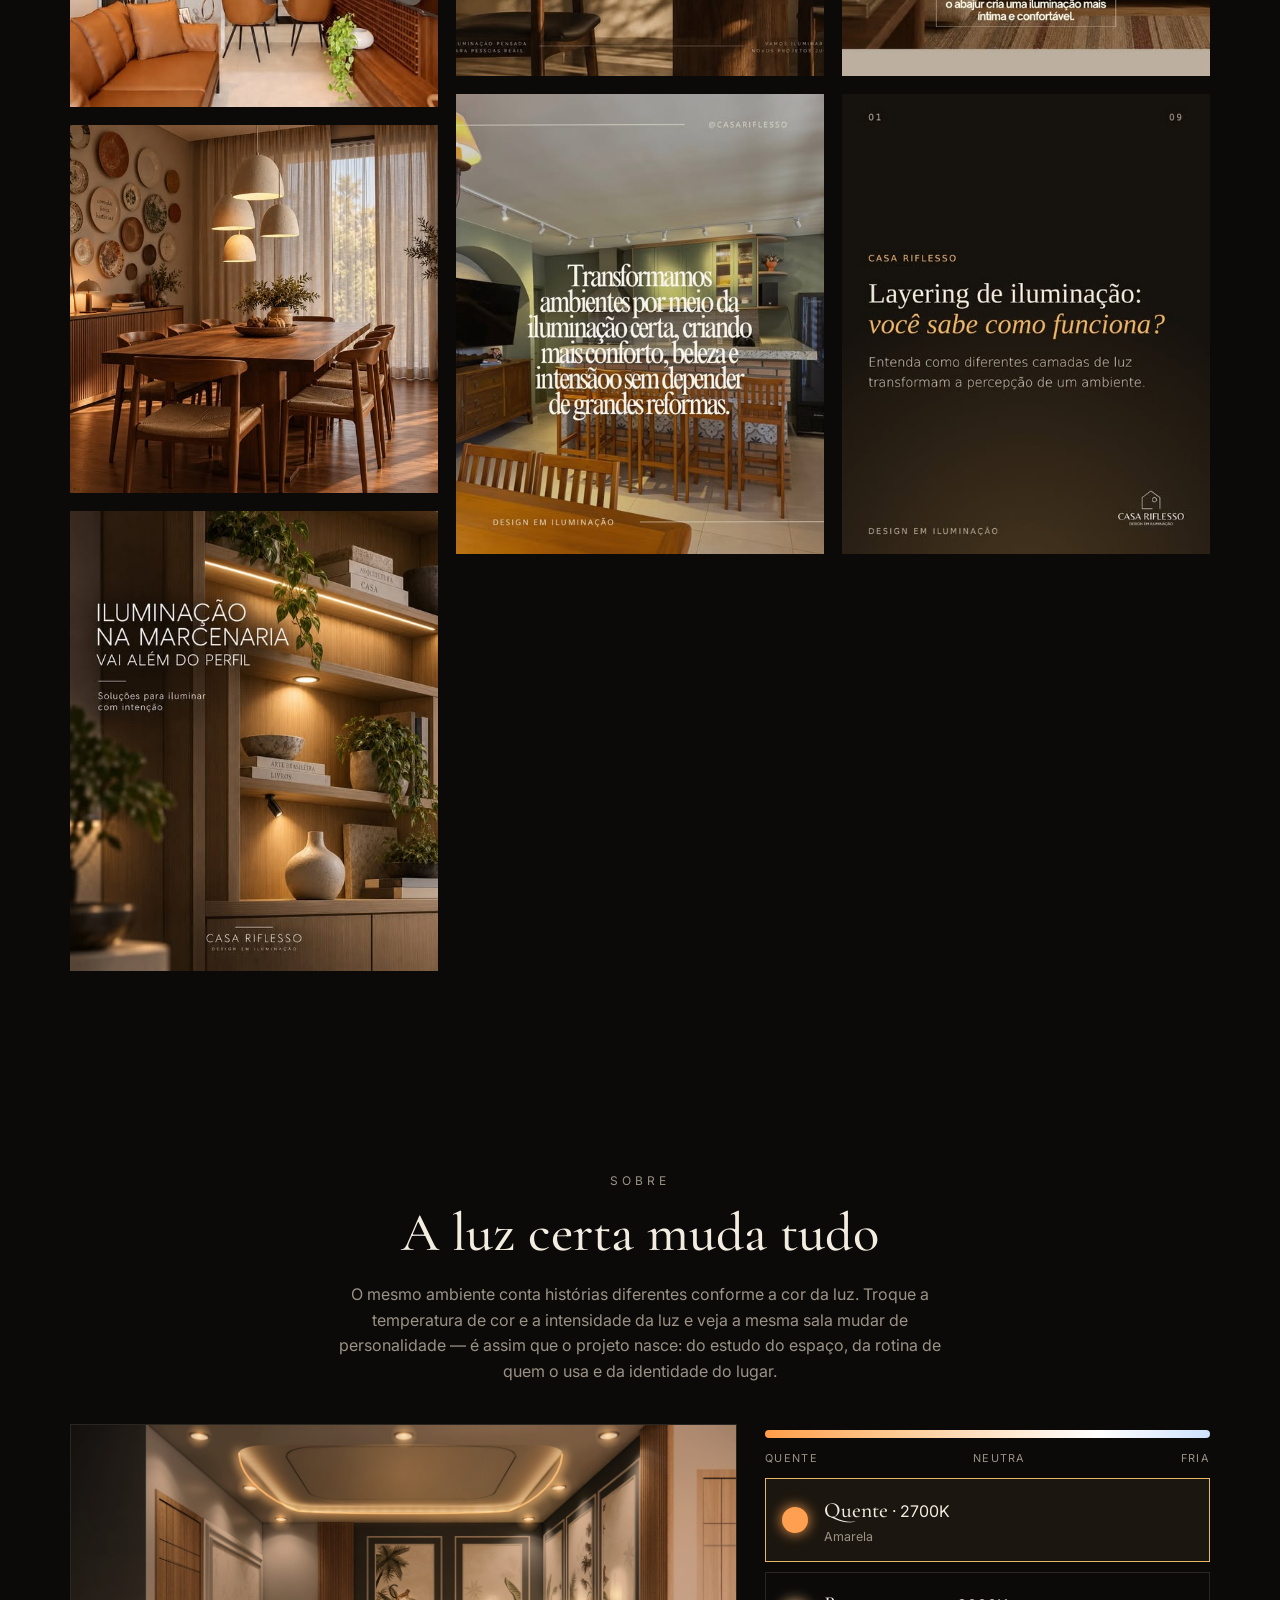
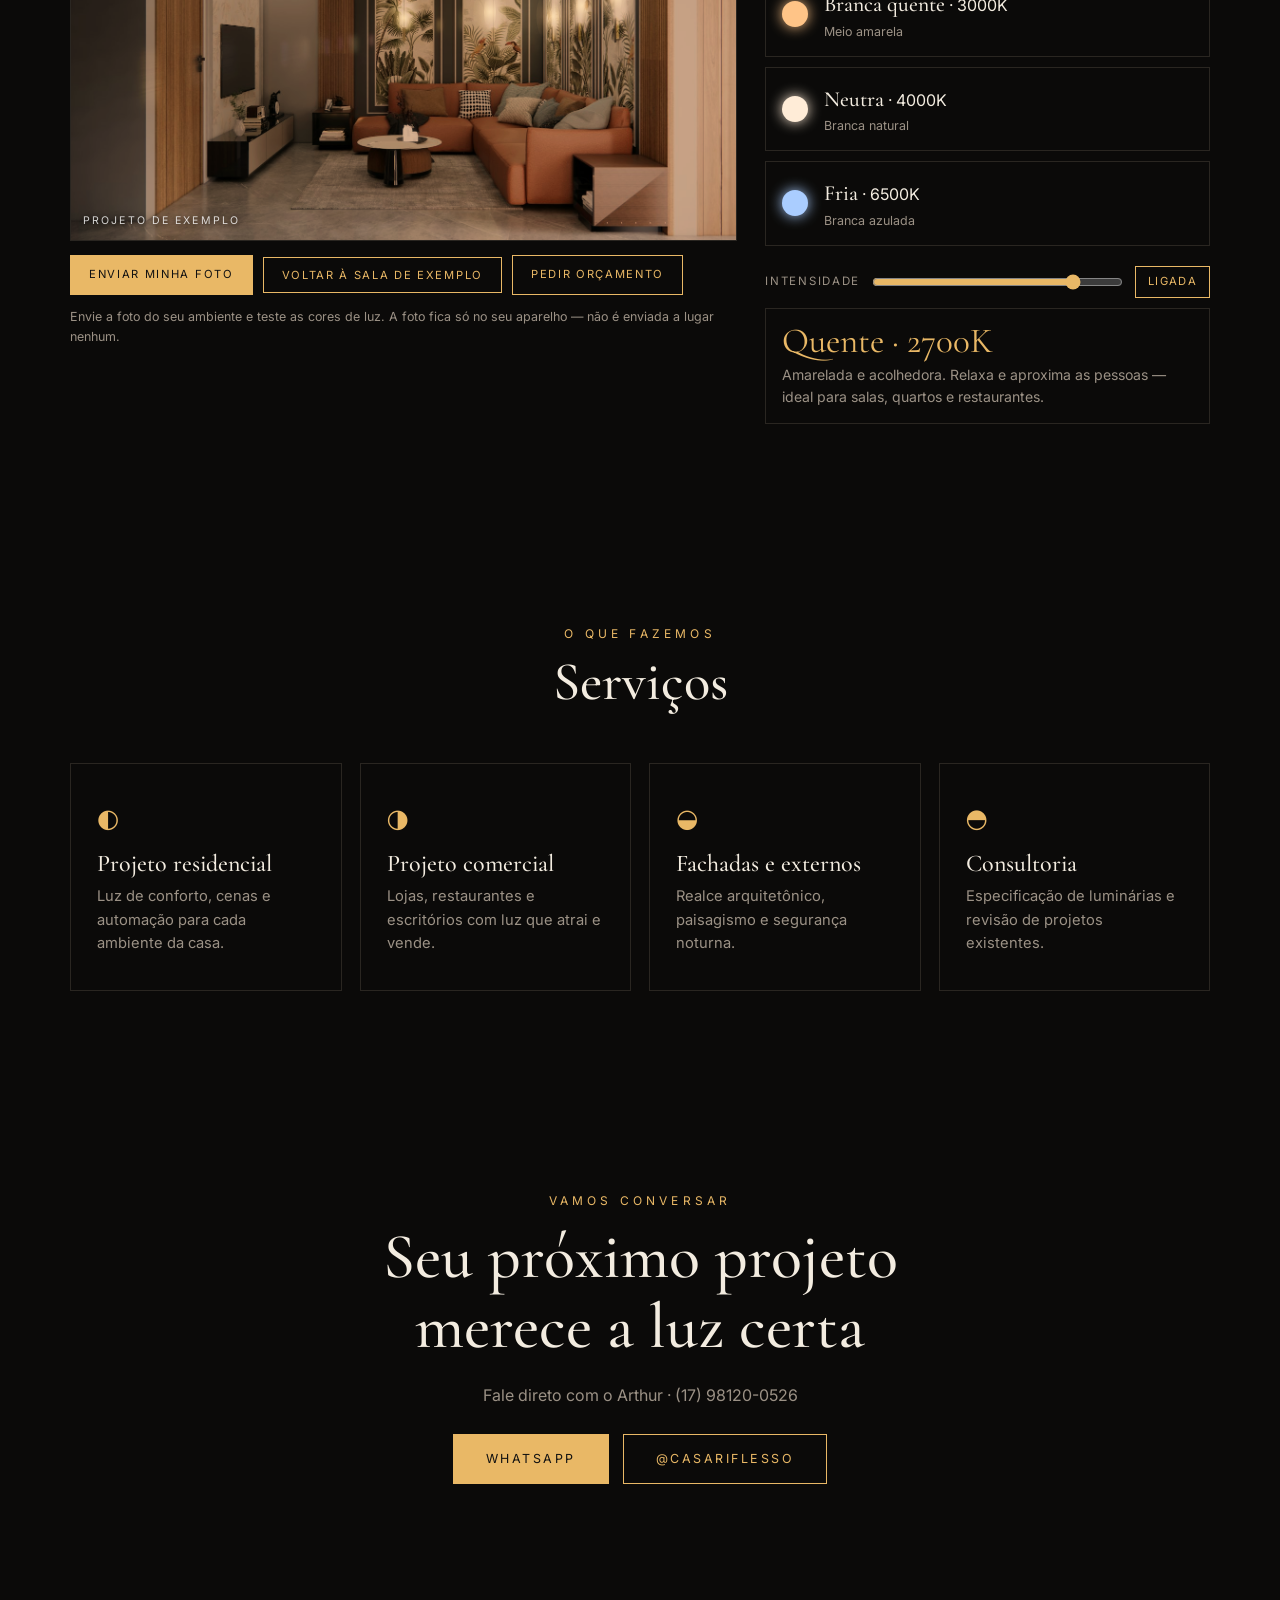
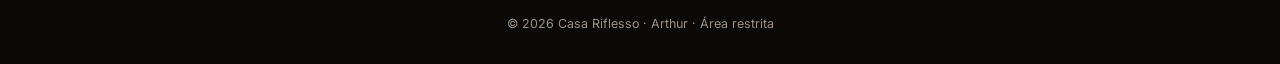
==== commit 50045f0b: "v3: relight por pixel na foto do visitante (sem filtro por cima) e remove baixar simulação Co-Author" ====
--- a/index.html
+++ b/index.html
@@ -40,10 +40,10 @@
       <p>O mesmo ambiente conta histórias diferentes conforme a cor da luz. Troque a temperatura de cor e a intensidade da luz e veja a mesma sala mudar de personalidade — é assim que o projeto nasce: do estudo do espaço, da rotina de quem o usa e da identidade do lugar.</p>
     </div>
     <div class="lab reveal">
-      <div class="left"><div class="stage" id="stage"><img id="photo" src="assets/sala.jpg" alt="Sala de estar com iluminação ajustável"><div class="tint"></div><div class="tint2"></div><div class="lights" id="lights"></div><span class="tag" id="tag">Projeto de exemplo</span></div>
+      <div class="left"><div class="stage" id="stage"><img id="photo" src="assets/sala.jpg" alt="Sala de estar com iluminação ajustável"><div class="tint"></div><canvas id="ucv" aria-label="Sua foto com a luz simulada"></canvas><div class="lights" id="lights"></div><span class="tag" id="tag">Projeto de exemplo</span></div>
         <div class="upl">
           <label class="btn sm solid" for="file">Enviar minha foto</label><input type="file" id="file" accept="image/*" hidden>
-          <button class="btn sm" id="dl" hidden>Baixar simulação</button>
+          
           <button class="btn sm" id="reset" hidden>Voltar à sala de exemplo</button>
           <a class="btn sm" id="wa" href="#" target="_blank" rel="noopener">Pedir orçamento</a>
           <p class="upnote" id="upnote">Envie a foto do seu ambiente e teste as cores de luz. A foto fica só no seu aparelho — não é enviada a lugar nenhum.</p>
--- a/style.css
+++ b/style.css
@@ -109,6 +109,7 @@
 .upnote{flex-basis:100%;font-size:.78rem;color:var(--mute);margin:2px 0 0}
 .upnote.err{color:#e07a6e}
 .stage.user .lights{display:none}
-.stage.user .tint{opacity:.85}
-.tint2{position:absolute;inset:0;background:rgb(var(--lc));mix-blend-mode:color;opacity:0;transition:background .6s,opacity .6s;pointer-events:none}
-.stage.user .tint2{opacity:.4}
+.stage canvas{position:absolute;inset:0;width:100%;height:100%;object-fit:cover;display:none}
+.stage.user canvas{display:block}
+.stage.user img,.stage.user .tint,.stage.user .lights{display:none}
+
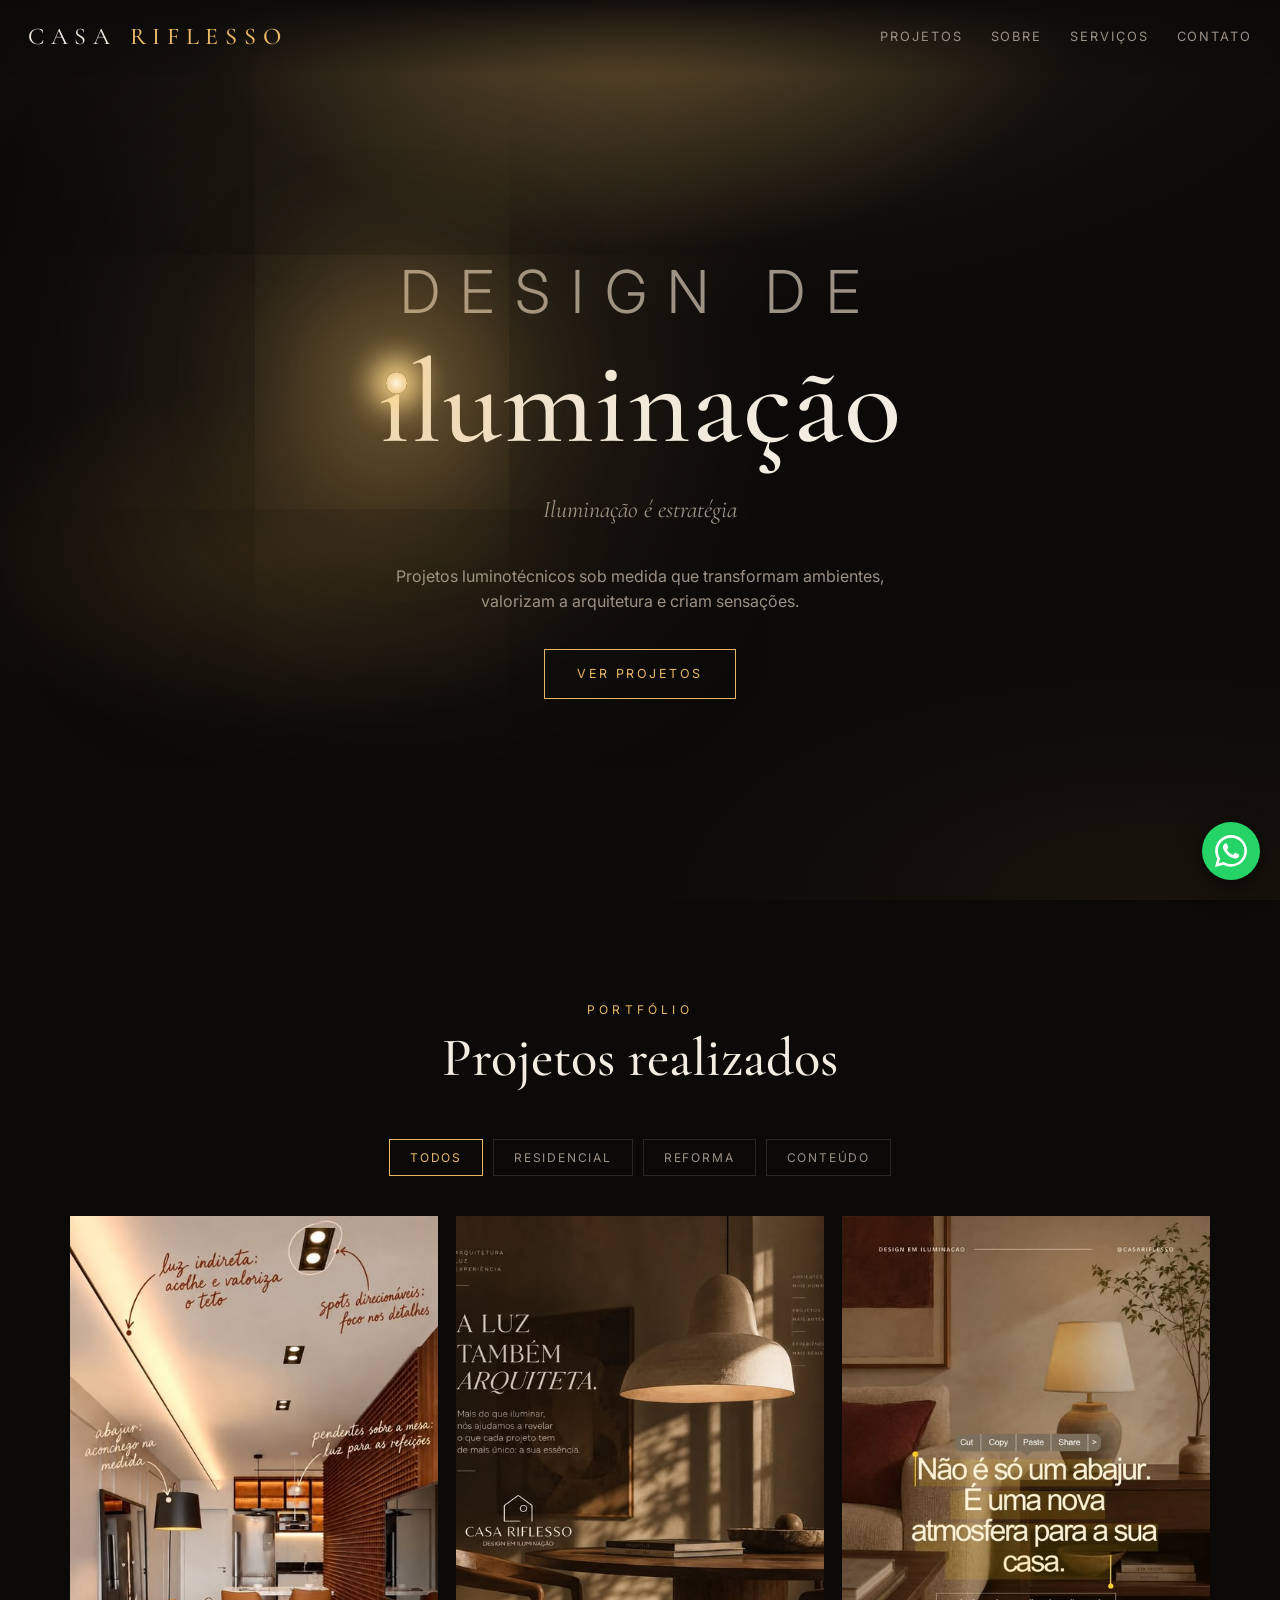
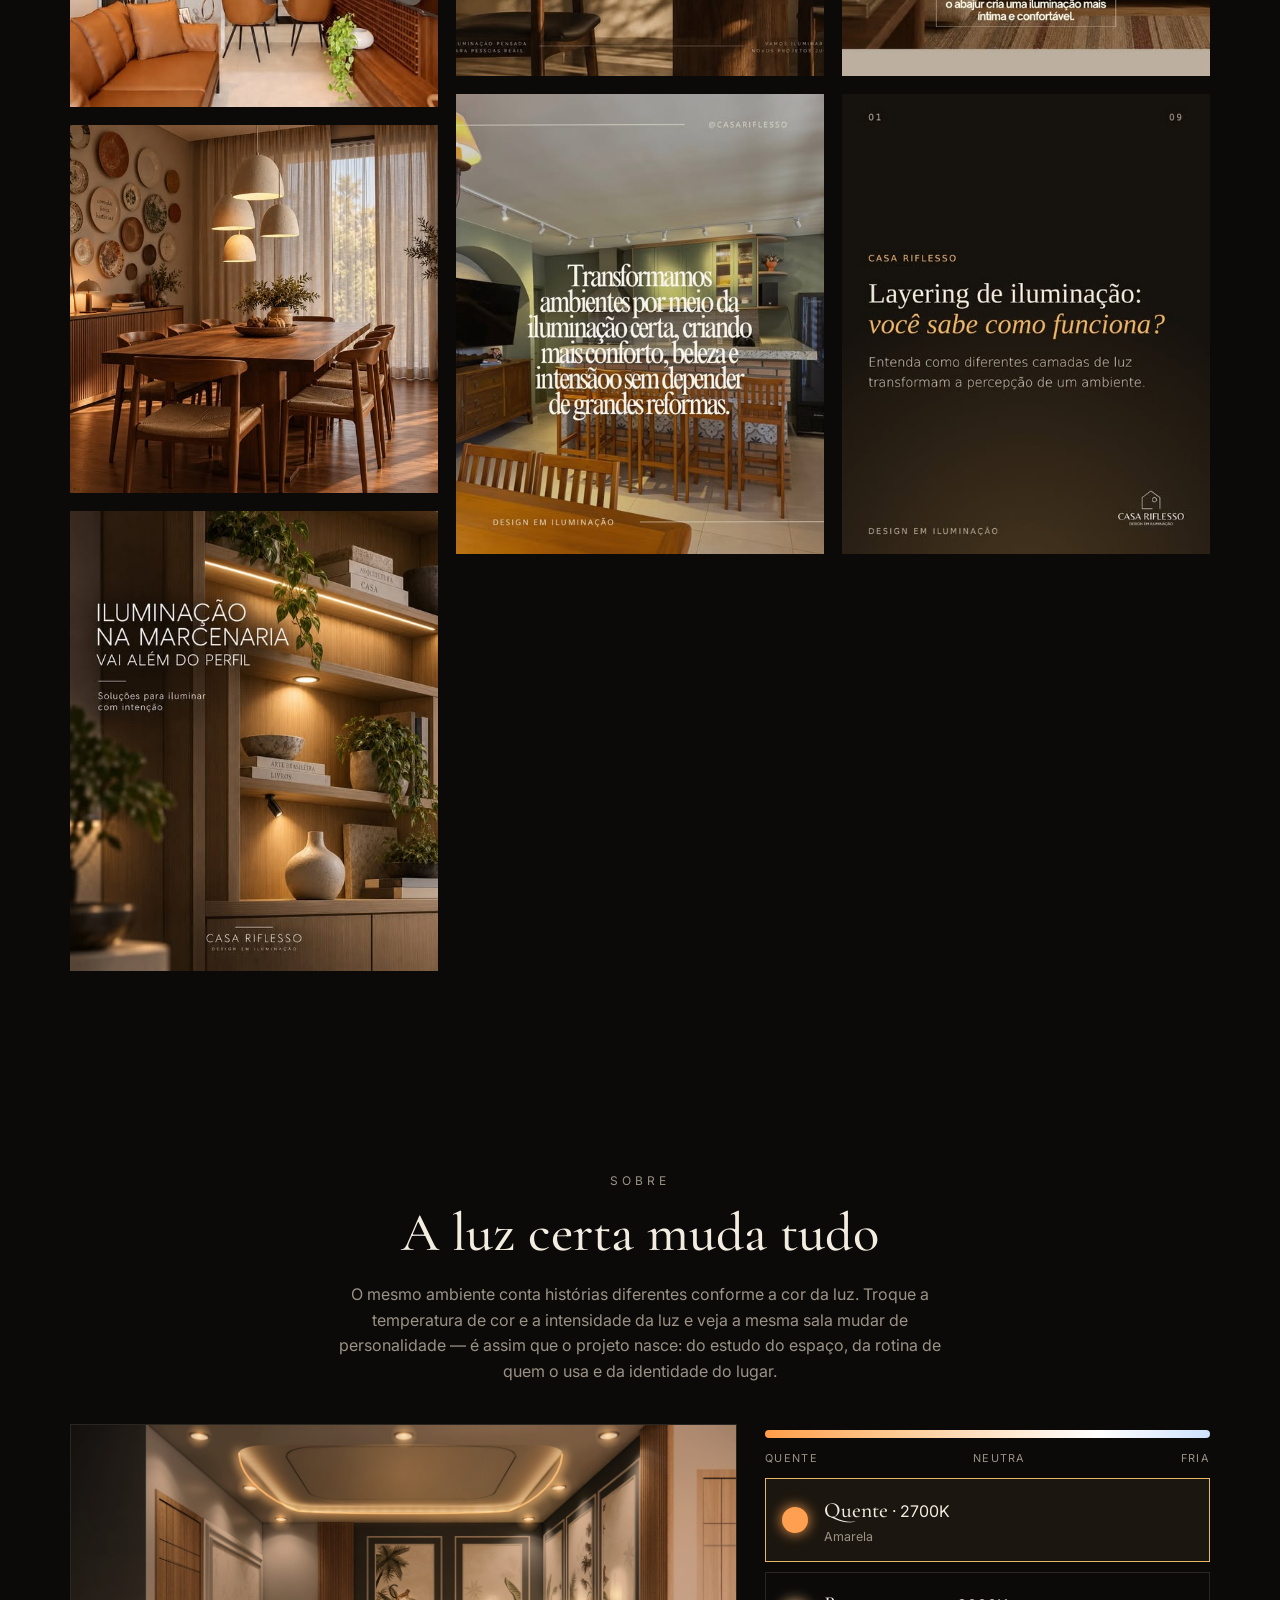
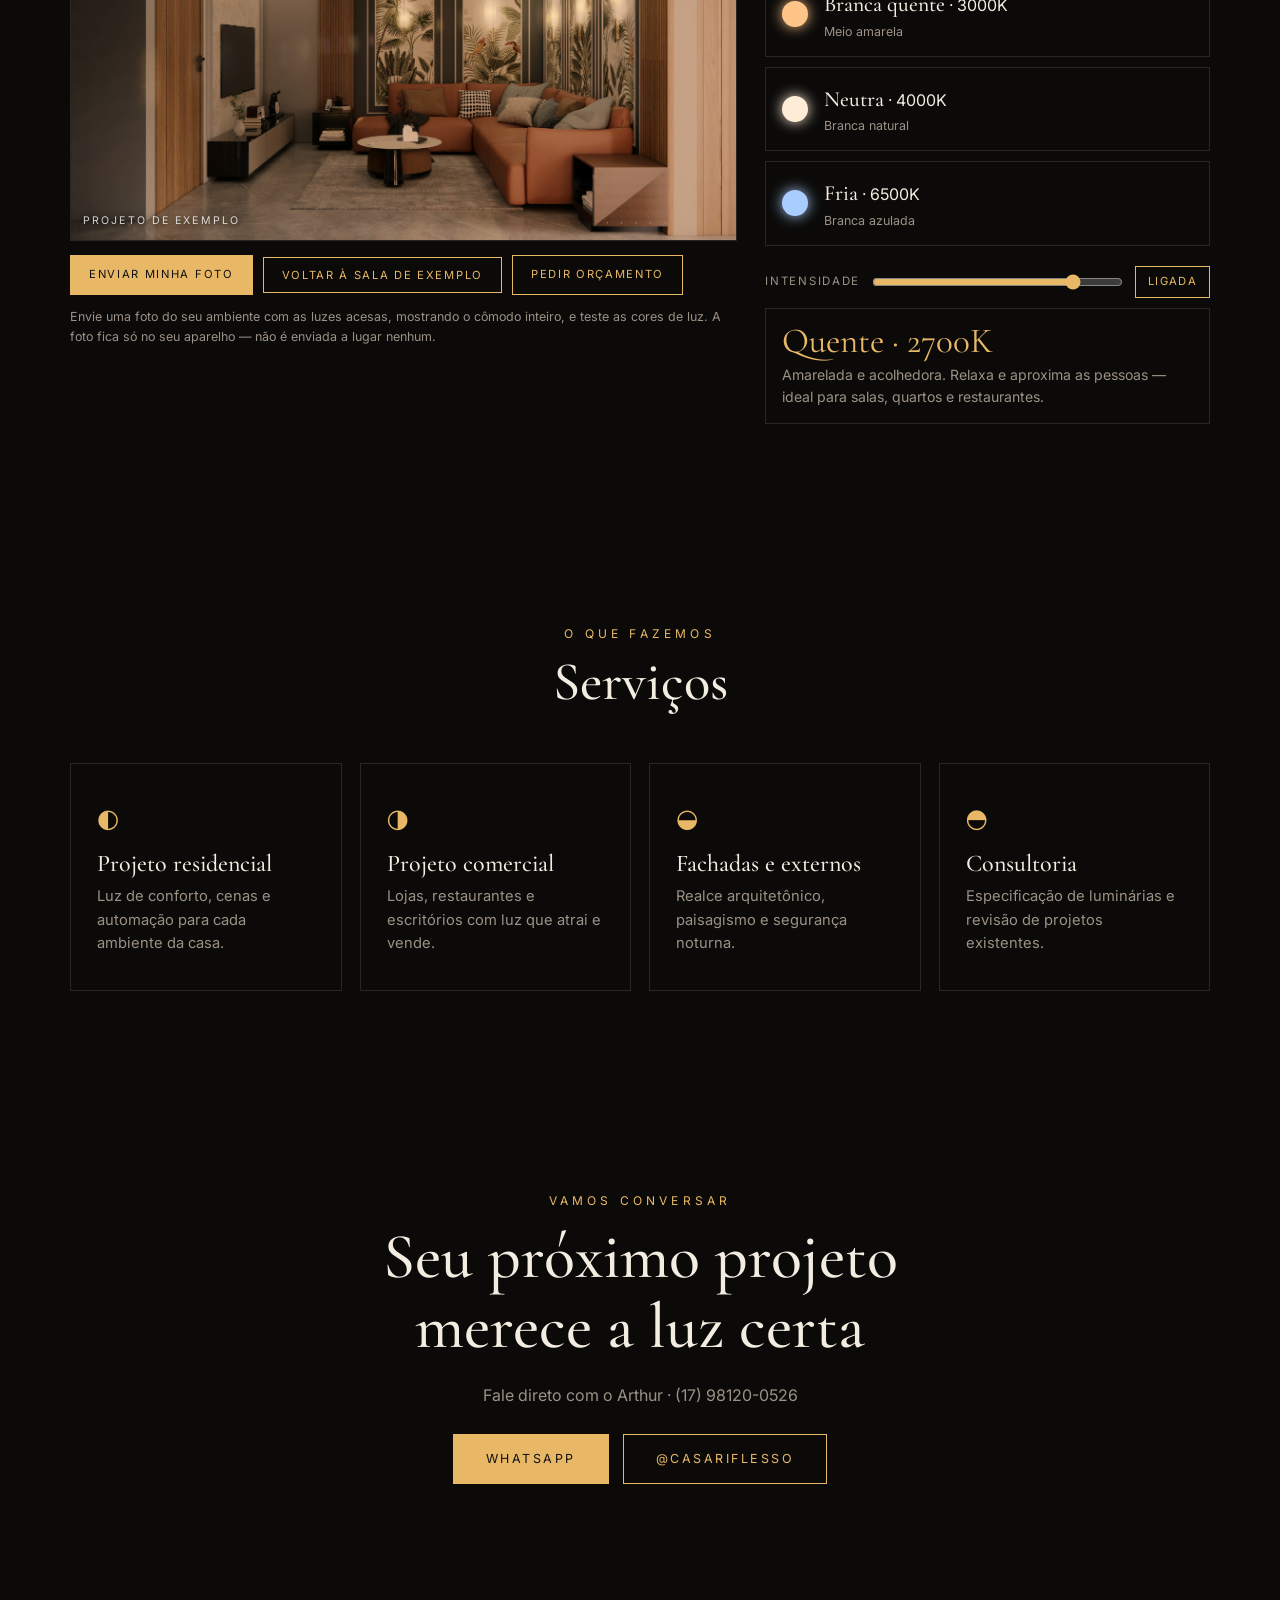
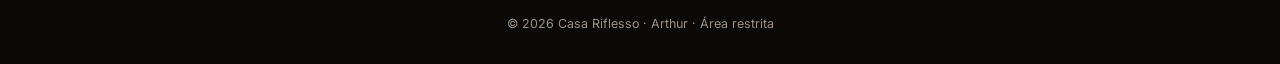
==== commit cfd73a5f: "v4: simulação mais robusta para fotos de celular (exposição, cor, ruído, flash e avisos) Co-Authored" ====
--- a/index.html
+++ b/index.html
@@ -46,7 +46,7 @@
           
           <button class="btn sm" id="reset" hidden>Voltar à sala de exemplo</button>
           <a class="btn sm" id="wa" href="#" target="_blank" rel="noopener">Pedir orçamento</a>
-          <p class="upnote" id="upnote">Envie a foto do seu ambiente e teste as cores de luz. A foto fica só no seu aparelho — não é enviada a lugar nenhum.</p>
+          <p class="upnote" id="upnote">Envie uma foto do seu ambiente com as luzes acesas, mostrando o cômodo inteiro, e teste as cores de luz. A foto fica só no seu aparelho — não é enviada a lugar nenhum.</p>
         </div></div>
       <div class="ctrl" id="ctrl">
         <div class="kbar"></div><div class="kscale"><span>Quente</span><span>Neutra</span><span>Fria</span></div>
